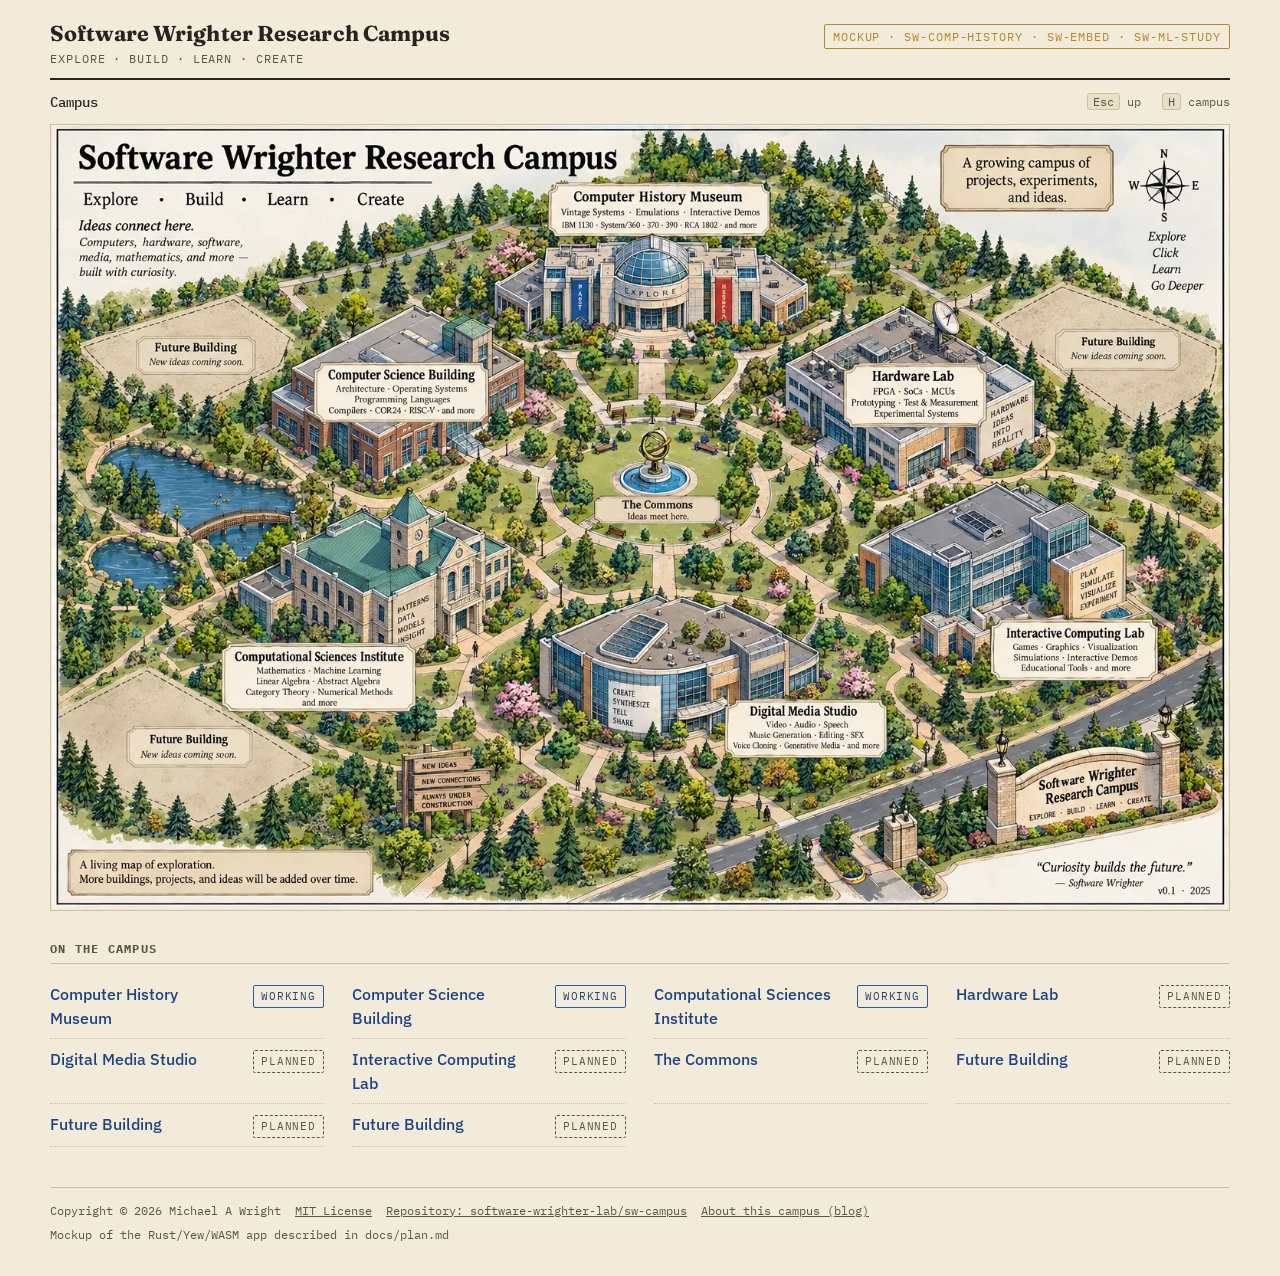
==== pages/index.html @ d3b3ba81 "Gate the docent behind ?docent=1 until the trained model lands Without the flag the public site show" ====
<!DOCTYPE html>
<html lang="en">
<head>
  <meta charset="UTF-8">
  <meta name="viewport" content="width=device-width, initial-scale=1.0">
  <title>Software Wrighter Research Campus</title>
  <link rel="stylesheet" href="https://fonts.googleapis.com/css2?family=Fraunces:opsz,wght@9..144,500;9..144,700&family=IBM+Plex+Sans:wght@400;500;600&family=IBM+Plex+Mono:wght@400;500&display=swap">
  <link rel="stylesheet" href="css/campus.css">
</head>
<body>
<div class="wrap">
  <header>
    <a class="brand" href="#/">Software Wrighter Research Campus<small>Explore · Build · Learn · Create</small></a>
<span class="head-right"><button type="button" class="docent-btn" id="head-docent">Docent</button><span class="mock">Mockup · sw-comp-history · sw-embed · sw-ml-study</span></span>
  </header>
  <nav class="crumbs" id="crumbs" aria-label="Where you are"></nav>
  <main id="main"></main>
  <aside id="docent" class="drawer" hidden aria-label="Campus docent">
    <div class="drawer-head">
      <div>
        <div class="kind">Self-guided tour</div>
        <h2>Campus Docent</h2>
      </div>
      <button type="button" class="icon" id="docent-close" aria-label="Close the docent">×</button>
    </div>
    <div class="edition" id="docent-edition">Mockup docent · keyword matcher · stories from snapshot A · no model yet</div>
    <ol class="transcript" id="transcript"></ol>
    <div class="chips" id="chips">
      <button type="button" data-q="where am i">Where am I</button>
      <button type="button" data-q="what is here">What's here</button>
      <button type="button" data-q="recommend something">Recommend</button>
      <button type="button" data-q="tell me a story">Tell me a story</button>
      <button type="button" data-q="what is finished and what is in progress">What works?</button>
    </div>
    <form id="ask" class="ask">
      <label for="q" class="sr">Ask the docent</label>
      <input id="q" type="text" autocomplete="off" placeholder="Where can I see an early microprocessor?">
      <button type="submit">Ask</button>
    </form>
    <div class="drawer-foot">
      <button type="button" class="link" id="docent-clear">Clear my tour</button>
      <a href="https://blog.softwarewrighter.com/2026/09/13/saw-building-a-tiny-mixture-of-experts/" target="_blank" rel="noopener">About the docent</a>
      <a href="https://github.com/sw-ml-study/moe-microscope" target="_blank" rel="noopener">How it is trained</a>
      <a href="https://blog.softwarewrighter.com/2026/09/12/software-wrighter-research-campus/" target="_blank" rel="noopener">About the campus</a>
    </div>
  </aside>
  <footer>
    <span>Copyright &copy; 2026 Michael A Wright</span>
    <a href="https://github.com/software-wrighter-lab/sw-campus/blob/main/LICENSE">MIT License</a>
    <a href="https://github.com/software-wrighter-lab/sw-campus">Repository: software-wrighter-lab/sw-campus</a>
    <a href="https://blog.softwarewrighter.com/2026/09/12/software-wrighter-research-campus/" target="_blank" rel="noopener">About this campus (blog)</a>
    <span>Mockup of the Rust/Yew/WASM app described in docs/plan.md</span>
  </footer>
</div>

<script>
// ---------- Content: the semantic model (what exists) ----------
// Every place: kind, title, tagline, status ('open' | 'soon'), and optionally
// summary (real prose, shown as a draft), demos (live, runnable in a browser),
// repos ('org/name' + note), exhibits (planned sub-places), external (a
// single outbound link), scene (a painting with hotspots), children.
const GH = 'https://github.com/';
const CH = 'https://sw-comp-history.github.io/';
const EMB = 'https://sw-embed.github.io/';
const MLS = 'https://sw-ml-study.github.io/';

const PLACES = {
  campus: { kind: 'Campus', title: 'Software Wrighter Research Campus',
    tagline: 'A growing campus of projects, experiments, and ideas.',
    scene: 'campus', featured: 'ibm-1130-emulator',
    children: ['computer-history','computer-science','computational-sciences','hardware-lab','digital-media','interactive-computing','commons','future-nw','future-ne','future-sw'] },

  // ---- Computer History Museum (sw-comp-history) ----
  'computer-history': { kind: 'Building', title: 'Computer History Museum', status: 'open',
    tagline: 'Vintage systems · Emulations · Interactive demos',
    summary: 'People, ideas, machines. Historic computers rebuilt as emulators you can run in the browser, with the toolchains written to program them.',
    scene: 'lobby', featured: 'ibm-1130-emulator',
    children: ['ibm-1130','ibm-360','ibm-370','ibm-390','early-computers','personal-computing','processors','interfaces-media','minicomputers','game-machines','special-exhibits','library-archives','vacuum-tubes','transistors','punch-cards','core-memory','paper-tape','early-pcs'] },

  'ibm-1130': { kind: 'Wing', title: 'IBM 1130 Wing', status: 'open',
    tagline: 'The 1131 console, its peripherals, and the toolchain written to program it.',
    demos: [ { name: 'IBM 1130 System Emulator', repo: 'sw-comp-history/ibm-1130-rs', url: CH + 'ibm-1130-rs/', note: 'Yew/Rust/WASM emulation of the 1130 system' } ],
    repos: [
      ['sw-comp-history/sw-ibm-1130-peripherals', 'peripherals emulation and demos (1442, 1132, 2310 ...)'],
      ['sw-comp-history/sw-ibm1130-forth', 'FORTH for the IBM 1130'],
      ['sw-comp-history/sw-ibm1130-isa', 'ISA: opcodes, encoding, addressing modes'],
      ['sw-comp-history/sw-ibm1130-asm', 'assembler'], ['sw-comp-history/sw-ibm1130-codegen', 'code generator'],
      ['sw-comp-history/sw-ibm1130-target', 'toolchain target'], ['sw-comp-history/sw-ibm1130-emulator', 'emulator core'],
    ],
    children: ['ibm-1130-emulator'],
    exhibits: [['029','IBM 029 Card Punch'],['1442','IBM 1442 Card Read Punch'],['1132','IBM 1132 Printer'],['2310','IBM 2310 Disk Drive']] },
  'ibm-1130-emulator': { kind: 'Exhibit', title: 'IBM 1130 System Emulator', status: 'open',
    tagline: 'Yew/Rust/WASM emulation of the 1130 system.',
    summary: 'The 1131 console with its lights and switches, the 2310 disk, the 1442 card read punch and the 1403 printer, simulated with the timing of the real hardware. Run it in the browser; nothing to install.',
    demos: [ { name: 'IBM 1130 System Emulator', repo: 'sw-comp-history/ibm-1130-rs', url: CH + 'ibm-1130-rs/', note: 'Yew/Rust/WASM emulation of the 1130 system' } ],
    repos: [['sw-comp-history/ibm-1130-rs', 'the emulator']] },
  'ibm-360': { kind: 'Wing', title: 'IBM System/360 Wing', status: 'open',
    tagline: 'The family that made "compatible" a word, and APL\\360 running on it.',
    demos: [ { name: 'APL Horse Race', repo: 'sw-comp-history/apl-horse-race', url: CH + 'apl-horse-race/', note: 'Throwback Thursday: a first program, in APL\\360' } ],
    repos: [['sw-comp-history/apl-horse-race', 'the APL\\360 horse race']] },
  'ibm-370': { kind: 'Wing', title: 'IBM System/370 Wing', status: 'soon', tagline: 'Virtual memory, VM/370, and the machines that ran the 1970s.' },
  'ibm-390': { kind: 'Wing', title: 'IBM System/390 Wing', status: 'open',
    tagline: 'ESA/390 assembler, and the batch pipelines of CMS and TSO.',
    demos: [
      { name: 'IBM ESA/390 Assembly Emulator', repo: 'sw-comp-history/ibm-390-rs', url: CH + 'ibm-390-rs/', note: 'OS/390 assembler emulator in Yew/Rust/WASM' },
      { name: 'Historical Batch Pipelines', repo: 'sw-comp-history/pipelines-rs', url: CH + 'pipelines-rs/', note: 'IBM CMS/TSO Pipelines, demonstrated in Rust' },
    ],
    repos: [['sw-comp-history/ibm-390-rs','ESA/390 emulator'],['sw-comp-history/pipelines-rs','CMS/TSO Pipelines']] },
  processors: { kind: 'Wing', title: 'Processors & Architectures', status: 'open',
    tagline: 'Instruction sets as artifacts. First installation: the RCA CDP1802 (COSMAC).',
    demos: [
      { name: 'RCA COSMAC 1802 Assembly Emulator', repo: 'sw-comp-history/rca-1802-rs', url: CH + 'rca-1802-rs/', note: 'COSMAC ELF simulator in Yew/Rust/WASM' },
      { name: 'CDP1802 I/O Live Demo', repo: 'sw-comp-history/sw-cdp1802-io', url: CH + 'sw-cdp1802-io/', note: 'input/output on the 1802' },
    ],
    repos: [['sw-comp-history/sw-cdp1802-isa','ISA'],['sw-comp-history/sw-cdp1802-asm','assembler'],['sw-comp-history/sw-cdp1802-codegen','code generator'],['sw-comp-history/sw-cdp1802-target','toolchain target'],['sw-comp-history/sw-cdp1802-emulator','emulator core']],
    children: ['rca-1802'] },
  'rca-1802': { kind: 'Exhibit', title: 'RCA COSMAC 1802', status: 'open',
    tagline: 'COSMAC ELF simulator and input/output on the 1802, in Yew/Rust/WASM.',
    summary: 'An 8-bit CMOS microprocessor from 1976 with sixteen 16-bit registers and a hobbyist following, from the COSMAC ELF kit to spacecraft. Two demos: the assembly emulator and the I/O demo.',
    demos: [
      { name: 'RCA COSMAC 1802 Assembly Emulator', repo: 'sw-comp-history/rca-1802-rs', url: CH + 'rca-1802-rs/', note: 'COSMAC ELF simulator' },
      { name: 'CDP1802 I/O Live Demo', repo: 'sw-comp-history/sw-cdp1802-io', url: CH + 'sw-cdp1802-io/', note: 'input and output on the 1802' },
    ],
    repos: [['sw-comp-history/rca-1802-rs','the emulator'],['sw-comp-history/sw-cdp1802-io','the I/O demo']] },
  'early-computers':   { kind: 'Wing', title: 'Early Computers & Pioneers', status: 'soon', tagline: 'Before the mainframe.' },
  'personal-computing':{ kind: 'Wing', title: 'Personal Computing', status: 'soon', tagline: 'The machine on the desk.' },
  'interfaces-media':  { kind: 'Wing', title: 'Interfaces & Media', status: 'soon', tagline: 'Cards, tape, terminals, screens.' },
  minicomputers:       { kind: 'Wing', title: 'Minicomputers & Workstations', status: 'soon', tagline: 'Smaller than a room, bigger than a desk.' },
  'game-machines':     { kind: 'Wing', title: 'Game Machines', status: 'soon', tagline: 'Consoles, arcades, and the hardware that played.' },
  'special-exhibits':  { kind: 'Wing', title: 'Special Exhibits', status: 'soon', tagline: 'Rotating installations.' },
  'library-archives':  { kind: 'Wing', title: 'Library & Archives', status: 'soon', tagline: 'Manuals, listings, and the paper trail.' },
  'vacuum-tubes': { kind: 'Lobby exhibit', title: 'Vacuum Tubes', status: 'soon', tagline: '1930s to 1950s.' },
  transistors:    { kind: 'Lobby exhibit', title: 'Transistors & Early ICs', status: 'soon', tagline: '1950s to 1970s.' },
  'punch-cards':  { kind: 'Lobby exhibit', title: 'Punch Cards', status: 'soon', tagline: '1890s to 1970s.' },
  'core-memory':  { kind: 'Lobby exhibit', title: 'Core Memory', status: 'soon', tagline: '1950s to 1970s.' },
  'paper-tape':   { kind: 'Lobby exhibit', title: 'Paper Tape', status: 'soon', tagline: '1950s to 1980s.' },
  'early-pcs':    { kind: 'Lobby exhibit', title: 'Early Personal Computers', status: 'soon', tagline: '1970s to 1980s.' },

  // ---- Computer Science Building (sw-embed) ----
  'computer-science': { kind: 'Building', title: 'Computer Science Building', status: 'open',
    tagline: 'Embedded Systems · Architectures · Languages · Emulators · Demos · Tools',
    summary: 'From curiosity to code. The sw-embed family: a 24-bit soft CPU, the languages bootstrapped onto it, a microkernel, and a browser IDE for every one of them.',
    scene: 'cs-lobby', featured: 'apl',
    children: ['cpu-architectures','language-experiments','operating-systems','emulators-simulators','hardware-interfaces','development-tools','demos-experiments','all-sw-embed','cpus-through-ages','interfaces-peripherals','information-desk','featured-projects'] },

  'cpu-architectures': { kind: 'Wing', title: 'CPU Architectures', status: 'open',
    tagline: 'COR24 · CPU design · Emulation demos',
    summary: 'COR24 is MakerLisp\'s 24-bit RISC soft CPU for small FPGAs: 8 registers, 34 instructions, a 16 MB address space, 101 MHz on a Lattice MachXO2. Software Wrighter\'s independent toolchain for it, and a RISC-V RV32I teaching emulator, live here. Every other wing in this building builds on these two instruction sets.',
    demos: [
      { name: 'COR24 Tools & Demos hub', repo: 'sw-embed/web-sw-cor24-demos', url: EMB + 'web-sw-cor24-demos/', note: 'ISA reference, hardware notes, and the directory of every live demo' },
      { name: 'COR24 Emulator', repo: 'sw-embed/cor24-rs', url: EMB + 'cor24-rs/', note: 'Yew/Rust/WASM' },
      { name: 'RISC-V RV32I Assembly Emulator', repo: 'sw-embed/risc-v-rs', url: EMB + 'risc-v-rs/', note: 'interactive teaching emulator' },
    ],
    repos: [['sw-embed/sw-cor24-isa','ISA definitions: opcodes, encoding, registers'],['sw-embed/sw-cor24-emulator','emulator core (trimmed from cor24-rs)'],['sw-embed/sw-cor24-project','ecosystem hub and map'],['hardwarewrighter/hw-cor24-tang-nano','the soft CPU on a Tang Nano FPGA']],
    exhibits: [['cor24','COR24 24-bit RISC'],['risc-v','RISC-V RV32I']] },

  'language-experiments': { kind: 'Wing', title: 'Language Experiments', status: 'open',
    tagline: 'Tiny C · Forth · APL · Lisp · and more',
    summary: 'Language bootstrapping as a sport. Twelve languages brought up on a 24-bit CPU with 1 MB of SRAM, each with a browser IDE or debugger so you can run them without the hardware. Several are implemented in each other: Smalltalk in Tiny BASIC, BASIC in Pascal on a p-code VM, SNOBOL4 in PL/SW, OCaml in Pascal.',
    demos: [
      { name: 'Tiny C Web IDE', repo: 'sw-embed/web-sw-cor24-x-tinyc', url: EMB + 'web-sw-cor24-x-tinyc/', note: 'compile, assemble, run' },
      { name: 'Pascal', repo: 'sw-embed/web-sw-cor24-pascal', url: EMB + 'web-sw-cor24-pascal/', note: 'Turbo-Pascal-inspired compiler and runtime' },
      { name: 'Forth debugger', repo: 'sw-embed/web-sw-cor24-forth', url: EMB + 'web-sw-cor24-forth/', note: 'direct-threaded Forth' },
      { name: 'Tiny Macro Lisp REPL', repo: 'sw-embed/web-sw-cor24-macrolisp', url: EMB + 'web-sw-cor24-macrolisp/', note: 'Lisp-1 with closures, GC, TCO' },
      { name: 'APL', repo: 'sw-embed/web-sw-cor24-apl', url: EMB + 'web-sw-cor24-apl/', note: 'an APL interpreter on COR24' },
      { name: 'Time-Sharing BASIC', repo: 'sw-embed/web-sw-cor24-basic', url: EMB + 'web-sw-cor24-basic/', note: '1970s terminal BASIC, written in Pascal on p-code' },
      { name: 'SNOBOL4', repo: 'sw-embed/web-sw-cor24-snobol4', url: EMB + 'web-sw-cor24-snobol4/', note: 'string processing, implemented in PL/SW' },
      { name: 'PL/SW', repo: 'sw-embed/web-sw-cor24-plsw', url: EMB + 'web-sw-cor24-plsw/', note: 'a PL/I-inspired systems language' },
      { name: 'OCaml', repo: 'sw-embed/web-sw-cor24-ocaml', url: EMB + 'web-sw-cor24-ocaml/', note: 'implemented in COR24 Pascal' },
      { name: 'Fortran', repo: 'sw-embed/web-sw-cor24-fortran', url: EMB + 'web-sw-cor24-fortran/', note: 'research-phase compiler' },
      { name: 'Smalltalk', repo: 'sw-embed/web-sw-cor24-smalltalk', url: EMB + 'web-sw-cor24-smalltalk/', note: 'a demo Smalltalk in Tiny BASIC' },
      { name: 'p-code VM debugger', repo: 'sw-embed/web-sw-cor24-pcode', url: EMB + 'web-sw-cor24-pcode/', note: 'the substrate under Pascal and BASIC' },
    ],
    children: ['apl'],
    repos: [['sw-embed/sw-cor24-macrolisp','Tiny Macro Lisp'],['sw-embed/sw-cor24-forth','Forth kernel'],['sw-embed/sw-cor24-pascal','Pascal'],['sw-embed/sw-cor24-basic','BASIC'],['sw-embed/sw-cor24-snobol4','SNOBOL4'],['sw-embed/sw-cor24-plsw','PL/SW'],['sw-embed/sw-cor24-ocaml','OCaml'],['sw-embed/sw-cor24-fortran','Fortran'],['sw-embed/sw-cor24-smalltalk','Smalltalk'],['sw-embed/sw-cor24-apl','APL'],['sw-embed/sw-cor24-prolog','Prolog (WAM-like VM)'],['sw-embed/sw-cor24-rpg-ii','RPG-II'],['sw-embed/sw-cor24-hlasm','HLASM'],['sw-embed/sw-cor24-rust','Rust-to-COR24 via MSP430 IR'],['sw-embed/sw-cor24-script','sws shell / scripting']] },

  apl: { kind: 'Exhibit', title: 'APL', status: 'open',
    tagline: 'An APL interpreter on COR24, in the browser.',
    summary: 'Iverson notation on a 24-bit soft CPU: one glyph per idea, arrays as the unit of thought, and an interactive session where the whole program fits on one line.',
    demos: [ { name: 'APL on COR24', repo: 'sw-embed/web-sw-cor24-apl', url: EMB + 'web-sw-cor24-apl/', note: 'browser APL session' } ],
    repos: [['sw-embed/sw-cor24-apl','the interpreter'],['sw-embed/web-sw-cor24-apl','the web UI']] },
  'operating-systems': { kind: 'Wing', title: 'Operating Systems', status: 'open',
    tagline: 'sw-tos · MesaOS · MLOS (sw-os-ml) · OS experiments',
    summary: 'SWTOS is a clean-room microkernel inspired by MINIX IPC, built natively for small CPUs and FPGA soft cores, with a TUI you can drive in the browser. MLOS is a different bet: a new kernel, written from scratch in Rust, that virtualises resident model state the way Unix virtualises pages. It is an operating system first and belongs here; the Machine Learning wing points back at it.',
    demos: [
      { name: 'SWTOS stable demo', repo: 'sw-embed/swtos-live', url: 'https://swtos.softwarewrighter.com/', note: 'swtos.softwarewrighter.com' },
      { name: 'SWTOS TUI in the browser', repo: 'sw-embed/web-sw-tos', url: EMB + 'web-sw-tos/', note: 'latest build' },
    ],
    repos: [['sw-embed/sw-tos','Software Wrighter Tiny O/S for COR24'],['sw-ml-study/sw-os-ml','MLOS: an OS for machine-learning state (pre-implementation; cross-listed from the Institute)'],['softwarewrighter/MesaOS','reference fork of an external 64-bit Rust OS, not Software Wrighter work']] },

  'emulators-simulators': { kind: 'Wing', title: 'Emulators & Simulators', status: 'open',
    tagline: 'Interactive demos · Web-based simulators',
    summary: 'The same machines seen through the browser: every simulator in the building that runs as Rust compiled to WebAssembly. The CPU Architectures wing owns the instruction sets; this wing is the collection of things you can click Run on.',
    demos: [
      { name: 'COR24 Emulator', repo: 'sw-embed/cor24-rs', url: EMB + 'cor24-rs/', note: 'the original Yew emulator' },
      { name: 'RISC-V RV32I Assembly Emulator', repo: 'sw-embed/risc-v-rs', url: EMB + 'risc-v-rs/', note: 'learn RV32I by running it' },
      { name: 'COR24 cross-assembler Web UI', repo: 'sw-embed/web-sw-cor24-x-assembler', url: EMB + 'web-sw-cor24-x-assembler/', note: 'assemble and step' },
      { name: 'p-code VM debugger', repo: 'sw-embed/web-sw-cor24-pcode', url: EMB + 'web-sw-cor24-pcode/', note: 'watch the VM run' },
      { name: 'Forth debugger', repo: 'sw-embed/web-sw-cor24-forth', url: EMB + 'web-sw-cor24-forth/', note: 'step the inner interpreter' },
    ],
    repos: [['sw-embed/web-sw-cor24-assembler','browser assembly IDE and emulator'],['sw-embed/sw-cor24-debugger','debugger for emulator and hardware']] },

  'hardware-interfaces': { kind: 'Wing', title: 'Hardware Interfaces', status: 'soon',
    tagline: 'UART · I2C · SPI · JTAG · FPGA · MCU demos',
    summary: 'No live demos yet. The public repos closest to this wing are a BMP280 pressure-sensor driver and the ESP32-S3 and bench-instrument work under hardwarewrighter. The Hardware Lab building across the quad is the canonical home for the FPGA and MCU work; this wing will show the software side of the same interfaces.',
    repos: [['sw-embed/bmp280','embedded-hal driver for the BMP280 pressure sensor'],['hardwarewrighter/lb-esp32-s3-n16r8','ESP32-S3 work repo'],['hardwarewrighter/scpi-scripts','programmable scope, DMM, PSU, function generator']] },

  'development-tools': { kind: 'Wing', title: 'Development Tools', status: 'open',
    tagline: 'Toolchains · Build environments · Utilities',
    summary: 'Cross tools run on the host in Rust: assembler, Tiny C compiler, p-code assembler, linker, and ahead-of-time compiler. Native tools run on the COR24 itself in C: an assembler, a resident monitor, a shell, and a line editor. The browser IDEs wrap the cross tools.',
    demos: [
      { name: 'COR24 cross-assembler', repo: 'sw-embed/web-sw-cor24-x-assembler', url: EMB + 'web-sw-cor24-x-assembler/', note: 'assembly source to machine code, live' },
      { name: 'Tiny C cross-compiler IDE', repo: 'sw-embed/web-sw-cor24-x-tinyc', url: EMB + 'web-sw-cor24-x-tinyc/', note: 'compile, assemble, run' },
      { name: 'p-code toolchain debugger', repo: 'sw-embed/web-sw-cor24-pcode', url: EMB + 'web-sw-cor24-pcode/', note: 'VM, assembler, linker' },
    ],
    repos: [['sw-embed/sw-cor24-x-assembler','cross-assembler library and CLI'],['sw-embed/sw-cor24-x-tinyc','Tiny C cross-compiler'],['sw-embed/sw-cor24-pcode','p-code VM, assembler, linker'],['sw-embed/sw-cor24-x-pc-aotc','p-code ahead-of-time compiler'],['sw-embed/sw-cor24-assembler','native assembler in C, runs on COR24'],['sw-embed/sw-cor24-tinyc','native C compiler (future)'],['sw-embed/sw-cor24-monitor','resident monitor'],['sw-embed/sw-cor24-script','sws interactive shell'],['sw-embed/sw-cor24-yocto-ed','modal line editor over UART'],['sw-cli-tools/sw-launcher','CLI for launching sw-embed apps on emulators']] },

  'demos-experiments': { kind: 'Wing', title: 'Demos & Experiments', status: 'open',
    tagline: 'Hands-on examples · Educational projects',
    summary: 'The front door of the sw-embed ecosystem: a categorised grid of every live demo, the ISA reference, and the hardware notes, itself built in Yew.',
    demos: [ { name: 'COR24 Tools & Demos', repo: 'sw-embed/web-sw-cor24-demos', url: EMB + 'web-sw-cor24-demos/', note: '7 categories, 13 demos' } ],
    repos: [['sw-embed/web-sw-cor24-demos','the landing page']] },

  'all-sw-embed': { kind: 'Directory', title: 'All sw-embed Repositories', status: 'open',
    tagline: 'Browse on GitHub', external: { label: 'Browse sw-embed on GitHub', url: GH + 'sw-embed' },
    summary: 'Every repository in the organisation, including the ones not yet installed as exhibits.' },

  'cpus-through-ages':      { kind: 'Lobby exhibit', title: 'CPUs Through the Ages', status: 'soon', tagline: 'Z80 · 6502 · RISC-V · COR24. Two of these have emulators here; the other two are aspirations.' },
  'interfaces-peripherals': { kind: 'Lobby exhibit', title: 'Interfaces and Peripherals', status: 'soon', tagline: 'UART · I2C · SPI · JTAG' },
  'information-desk':       { kind: 'Lobby exhibit', title: 'Information', status: 'soon', tagline: 'sw-embed · Demos · Documentation · Get Started' },
  'featured-projects':      { kind: 'Lobby exhibit', title: 'Featured sw-embed Projects', status: 'soon', tagline: 'sw-cor24 · sw-tos · Tiny C · Language Demos · Hardware Interface Demos · Emulator Collection' },

  // ---- Computational Sciences Institute (sw-ml-study) ----
  'computational-sciences': { kind: 'Building', title: 'Computational Sciences Institute', status: 'open',
    tagline: 'Mathematics · Machine Learning · Artificial Intelligence',
    summary: 'Ideas become understanding. The sw-ml-study family: an array language built for machine learning, and the mathematics, algorithms, and ML experiments written in it.',
    // featured switches to 'moe-microscope' when its docent page is published (moe-microscope saga 4, step 5).
    scene: 'csi-lobby', featured: 'machine-learning',
    children: ['sw-mlpl','mathematics-foundation','category-theory','machine-learning','algorithms-data-structures','functional-pipelines','extensions-integrations','all-sw-ml-study','abstraction-to-intelligence','curiosity-fountain','visualizing-understanding','ideas-lab'] },

  'sw-mlpl': { kind: 'Wing', title: 'sw-MLPL', status: 'open',
    tagline: 'The array-oriented language for ML and beyond. Language · REPL · Libraries · Demos',
    summary: 'sw-MLPL is a Rust-first array and tensor programming language for machine learning, visualisation, and experimentation, inspired by APL, APL2, J, and BQN. The playground runs the whole interpreter in the browser: pick a demo, edit it, run it. Every other wing in this building is written in it.',
    demos: [
      { name: 'sw-MLPL Playground (stable)', repo: 'sw-ml-study/mlpl-live', url: 'https://mlpl.softwarewrighter.com/', note: 'the recommended public build' },
      { name: 'sw-MLPL Playground (latest)', repo: 'sw-ml-study/sw-mlpl', url: MLS + 'sw-mlpl/', note: 'built from main' },
    ],
    repos: [['sw-ml-study/sw-mlpl','the language, playground, and native tools'],['sw-ml-study/mlpl-live','the stable release build'],['sw-ml-study/demo-mlpl-libraries','reusable libraries written in MLPL']],
    exhibits: [['playground','The Playground'],['reference','Language reference and glossary'],['libraries','MLPL libraries']] },

  'mathematics-foundation': { kind: 'Wing', title: 'Mathematics Foundation', status: 'open',
    tagline: 'Core math for ML and computation. Linear Algebra · Abstract Algebra · Calculus · Discrete Math',
    summary: 'The premise of the algebra course is small and does a lot of work: a finite binary operation on n elements is an n x n array, so every law is an array predicate and every counterexample is an index you can see. Linear algebra climbs from dot products to least squares, PCA, LoRA, and attention. Calculus and discrete mathematics have no lessons yet.',
    demos: [
      { name: 'Abstract Algebra, Visually', repo: 'sw-ml-study/demo-abstract-algebra', url: MLS + 'demo-abstract-algebra/', note: 'magmas to groups, as pictures' },
      { name: 'The algebra course', repo: 'sw-ml-study/demo-abstract-algebra', url: MLS + 'demo-abstract-algebra/learn/', note: 'eleven guided steps; the interpreter grades you in the page' },
      { name: 'The Cayley table Lab', repo: 'sw-ml-study/demo-abstract-algebra', url: MLS + 'demo-abstract-algebra/lab/', note: 'edit a table, watch the classifier re-decide' },
    ],
    repos: [['sw-ml-study/demo-linear-algebra','feature vectors to attention, visually'],['sw-ml-study/demo-abstract-algebra','13 lessons, 0 explicit loops']],
    exhibits: [['linear-algebra','Linear Algebra'],['abstract-algebra','Abstract Algebra'],['calculus','Calculus'],['discrete-math','Discrete Mathematics']] },

  'category-theory': { kind: 'Wing', title: 'Category Theory', status: 'open',
    tagline: 'Composable thinking for complex systems. Concepts · Visualizations · Examples',
    summary: 'Executable lessons where category-theory laws become diagrams you can inspect: values move along arrows, both sides of an equation run over the same finite inputs, and a failed law shows a concrete counterexample. Functions, identity, composition, then products, coproducts, functors, natural transformations, optics, and one concrete adjunction. No browser build yet; the lessons run in the interpreter.',
    repos: [['sw-ml-study/demo-category-theory','the lessons']] },

  'machine-learning': { kind: 'Wing', title: 'Machine Learning', status: 'open',
    tagline: 'Data · Models · Training · Evaluation. Datasets · Tools · Experiments',
    summary: 'Artifact utilities inspect, validate, convert, and quantise Safetensors and GGUF checkpoints in MLPL. Two microscopes expose the intermediate values of a training run and of a tiny mixture-of-experts as recorded timelines. The Serial Parameter Machine asks whether inference needs random-access memory at all, and answers with an FPGA emulator you can drive. A Rust neural-net lab bench trains logic gates in the browser. Nine forked reference repos (ATTN/11, bertviz, PredictiveCoding, JEPA, ViT, and others) sit on the reading shelf and are not Software Wrighter work.',
    demos: [
      { name: 'Serial-MoE FPGA Visual Emulator', repo: 'sw-ml-study/emufpga', url: MLS + 'emufpga/', note: 'streaming low-bit weights from sequential storage' },
      { name: 'Neural Network Lab Bench', repo: 'sw-ml-study/neural-net-rs', url: MLS + 'neural-net-rs/', note: 'train AND, OR, XOR, QUADRANT in the browser' },
    ],
    repos: [['sw-ml-study/demo-ml-utils','inspect, validate, visualise, convert, quantise checkpoints'],['sw-ml-study/demo-ml-microscope','intermediate values as a recorded timeline'],['sw-ml-study/moe-microscope','an introspectable tiny MoE from scratch'],['sw-ml-study/emufpga','Serial Parameter Machine research vehicle'],['sw-ml-study/neural-net-rs','CLI, REST, and WASM neural-net platform'],['sw-ml-study/ml-viz','Blender + three.js scenes from ML scene specs'],['sw-ml-study/cat-finder','find the cats in a photo library with local YOLO'],['sw-ml-study/sw-os-ml','MLOS, the OS for model state (canonical home: Operating Systems, Computer Science Building)']],
    children: ['moe-microscope'],
    exhibits: [['artifact-utils','Checkpoint utilities: inference and quantisation'],['ml-microscope','The ML Microscope'],['serial-moe','Serial Parameter Machine'],['lab-bench','Neural Network Lab Bench'],['ml-viz','ML visualisation scenes'],['cat-finder','Cat Finder']] },

  'moe-microscope': { kind: 'Exhibit', title: 'The MoE Microscope', status: 'open',
    tagline: 'A tiny mixture-of-experts built from scratch in sw-MLPL, with every routing decision on view. It is also where the campus docent is trained.',
    summary: 'MicroMoE is a few thousand parameters: tokens, a router, a handful of experts, an expert cache. Every lesson records its intermediate values and hands them to a generic Rust/Yew microscope host, so you can watch experts specialise, compare dense against routed variants, and read the memory, speed and quality of each. The second training area is the campus docent: a model that learns this campus\'s catalog and answers the easel questions you are reading now.',
    repos: [['sw-ml-study/moe-microscope','the lessons, the recordings, and the docent training recipe'],['sw-ml-study/demo-extensions','the generic Rust/Yew microscope host']] },
  'algorithms-data-structures': { kind: 'Wing', title: 'Algorithms & Data Structures', status: 'open',
    tagline: 'Classic and modern algorithms. Implementations · Visualizations · Practice',
    summary: 'Can an array language designed for ML explain dynamically sized structures and ordinary programming with few loops, preferably none? Searching, sorting, graphs, dynamic programming, and matrices in one repo; representations, invariants, and honest costs in another; and a third on one question: how does a system find the small part of memory that matters, from hash probes toward retrieval and sparse attention. Interpreter lessons; no browser build yet.',
    repos: [['sw-ml-study/demo-algorithms','searching, sorting, graphs, DP, serialization'],['sw-ml-study/demo-data-structures','representations, operations, invariants, costs'],['sw-ml-study/demo-memory','hash tables, caches, filters, retrieval']] },

  'functional-pipelines': { kind: 'Wing', title: 'Functional Pipelines & Combinators', status: 'open',
    tagline: 'Data pipelines, transformations, and more. Combinators · Extensions · Examples',
    summary: 'Ramda-inspired pipelines using array operations and compiler-visible functions; bird-named combinators from To Mock a Mockingbird proving the language is higher-order; and functional readings of the Gang of Four patterns as pure values, composition, and effects-as-data. Interpreter lessons; no browser build yet.',
    repos: [['sw-ml-study/demo-functional-pipelines','readable functional pipelines'],['sw-ml-study/demo-combinators','the combinator aviary'],['sw-ml-study/demo-design-patterns','GoF patterns, functionally']] },

  'extensions-integrations': { kind: 'Wing', title: 'Extensions & Integrations', status: 'open',
    tagline: 'Extend MLPL with native capabilities. Rust Extensions · 3D Visualization · File I/O · More',
    summary: 'Independently built Rust libraries add native capability without growing the runtime: a wireframe cube, a native 3D tensor city, an audio spectrum, SQLite, HTTP, and the Rust/Yew ML microscope viewer. File processing asks whether an APL-descended language can handle real byte formats and compile to a standalone executable: hexdump to WAV to MP3 and Ogg. Native builds; no browser demo published yet.',
    repos: [['sw-ml-study/demo-extensions','dynamically loaded Rust extensions and native apps'],['sw-ml-study/demo-file-processing','hexdump, WAV, MP3/ID3, Ogg, streaming'],['sw-ml-study/demo-mlpl-libraries','shareable MLPL modules']] },

  'all-sw-ml-study': { kind: 'Directory', title: 'All sw-ml-study Repositories', status: 'open',
    tagline: 'Browse on GitHub', external: { label: 'Browse sw-ml-study on GitHub', url: GH + 'sw-ml-study' },
    summary: 'Every repository in the organisation, including the reading-shelf forks that are not exhibits.' },

  'abstraction-to-intelligence': { kind: 'Lobby exhibit', title: 'From Abstraction to Intelligence', status: 'soon', tagline: 'Numbers · Structures · Models · Real-World Impact' },
  'curiosity-fountain':          { kind: 'Landmark', title: 'Curiosity Drives Progress', status: 'soon', tagline: 'The armillary fountain in the rotunda.' },
  'visualizing-understanding':   { kind: 'Lobby exhibit', title: 'Visualizing Understanding', status: 'soon', tagline: 'Data · Models · Algorithms · Insight' },
  'ideas-lab':                   { kind: 'Lobby exhibit', title: 'Ideas Lab', status: 'soon', tagline: 'Where the microscopes will be projected.' },

  // ---- Other campus places ----
  'hardware-lab':          { kind: 'Building', title: 'Hardware Lab', status: 'soon', tagline: 'FPGA · SoCs · MCUs · Prototyping · Test & Measurement · Experimental Systems' },
  'digital-media':         { kind: 'Building', title: 'Digital Media Studio', status: 'soon', tagline: 'Video · Audio · Speech · Music Generation · Editing · SFX · Voice Cloning · Generative Media' },
  'interactive-computing': { kind: 'Building', title: 'Interactive Computing Lab', status: 'soon', tagline: 'Games · Graphics · Visualization · Simulations · Interactive Demos · Educational Tools' },
  commons:     { kind: 'Landmark', title: 'The Commons', status: 'soon', tagline: 'Ideas meet here.' },
  'future-nw': { kind: 'Site', title: 'Future Building', status: 'soon', tagline: 'New ideas coming soon.' },
  'future-ne': { kind: 'Site', title: 'Future Building', status: 'soon', tagline: 'New ideas coming soon.' },
  'future-sw': { kind: 'Site', title: 'Future Building', status: 'soon', tagline: 'New ideas coming soon.' },
};

// ---------- Scenes: where things are drawn (1536 x 1024 image space) ----------
const SCENES = {
  campus: { image: 'images/campus.webp', alt: 'Painted map of the Software Wrighter Research Campus', hotspots: [
    ['computer-history', 575,130,385,210], ['computer-science', 285,250,280,230], ['hardware-lab', 950,250,350,220],
    ['computational-sciences', 230,480,390,260], ['digital-media', 620,600,290,230], ['interactive-computing', 1050,460,390,250],
    ['commons', 700,400,180,130], ['future-nw', 60,210,270,150], ['future-ne', 1290,230,230,140], ['future-sw', 20,760,310,150],
  ]},
  lobby: { image: 'images/lobby.webp', alt: 'Painted lobby of the Computer History Museum with its directory board', hotspots: [
    ['ibm-1130', 577,375,193,24], ['ibm-360', 577,404,193,24], ['ibm-370', 577,433,193,24], ['ibm-390', 577,462,193,24],
    ['early-computers', 577,492,193,24], ['personal-computing', 577,522,193,24],
    ['processors', 792,375,183,24], ['interfaces-media', 792,404,183,24], ['minicomputers', 792,433,183,24],
    ['game-machines', 792,462,183,24], ['special-exhibits', 792,492,183,24], ['library-archives', 792,522,183,24],
    ['vacuum-tubes', 30,700,205,200], ['transistors', 295,720,195,180], ['punch-cards', 300,610,160,110],
    ['core-memory', 460,640,140,150], ['paper-tape', 1000,640,160,150], ['early-pcs', 1170,690,200,160],
  ]},
  'cs-lobby': { image: 'images/cs-lobby.webp', alt: 'Painted lobby of the Computer Science Building with the sw-embed project directory', hotspots: [
    ['cpu-architectures', 524,213,438,40], ['language-experiments', 524,257,438,40], ['operating-systems', 524,301,438,40],
    ['emulators-simulators', 524,345,438,40], ['hardware-interfaces', 524,389,438,40], ['development-tools', 524,433,438,40],
    ['demos-experiments', 524,477,438,40], ['all-sw-embed', 524,521,438,36],
    ['cpus-through-ages', 0,640,410,190], ['interfaces-peripherals', 1150,640,386,200],
    ['information-desk', 500,620,580,110], ['featured-projects', 1355,405,181,195],
  ]},
  'csi-lobby': { image: 'images/csi-lobby.webp', alt: 'Painted lobby of the Computational Sciences Institute with the sw-ml-study project directory', hotspots: [
    ['sw-mlpl', 588,308,300,38], ['mathematics-foundation', 588,353,300,38], ['category-theory', 588,398,300,38],
    ['machine-learning', 588,443,300,38], ['algorithms-data-structures', 588,488,300,38], ['functional-pipelines', 588,533,300,38],
    ['extensions-integrations', 588,578,300,38], ['all-sw-ml-study', 588,623,300,34],
    ['abstraction-to-intelligence', 0,700,370,160], ['curiosity-fountain', 610,660,370,130],
    ['visualizing-understanding', 1180,700,356,170], ['ideas-lab', 1140,530,190,160],
  ]},
};
const W = 1536, H = 1024;

// ---------- Maturity: the docent's work-in-progress voice (pre-written, never generated) ----------
// finished: complete and stable. working: runs today, still being improved. early: source exists, no runnable demo.
// planned: on the map, nothing built. Derived unless a place says otherwise in PROGRESS.
const MATURITY = {
  finished: { label: 'Finished', text: 'is finished. It does what it set out to do and is kept stable.' },
  working:  { label: 'Working',  text: 'works today and is still being improved. Expect rough edges and new features between visits.' },
  early:    { label: 'Early',    text: 'is very early. The source exists but there is nothing to run in the browser yet.' },
  planned:  { label: 'Planned',  text: 'is planned. It is on the map so the campus shows where it is going, but nothing is built.' },
};
const PROGRESS = {
  campus: ['working', 'The campus itself is a static mockup: three lobbies have paintings and directories, the rest are placeholders. The Rust app that replaces it is planned in docs/plan.md.'],
  'computer-history': ['working', 'Four wings have live demos. The IBM 1130 wing is the vertical slice being built first; the 029, 1442, 1132 and 2310 exhibits are planned.'],
  'ibm-1130': ['working', 'The 1130 system emulator runs. The card punch, card reader, printer and disk exhibits are planned, and the 1442 will be the docent\'s first new-knowledge test.'],
  'ibm-1130-emulator': ['working', 'Runs in the browser with timing models for the disk, cards and printer. Under active development in sw-comp-history.'],
  'rca-1802': ['working', 'Two demos run: the assembly emulator and the I/O demo. The toolchain repos behind them are early.'],
  apl: ['working', 'The interpreter runs on COR24 in the browser. Coverage of the APL language is partial.'],
  'computer-science': ['working', 'Six of eight wings have live demos; Hardware Interfaces is early. The building lobby is painted; wing scenes are planned.'],
  'language-experiments': ['working', 'Twelve languages run in the browser. Prolog, RPG-II, HLASM, Rust-to-COR24 and the shell are early.'],
  'hardware-interfaces': ['early', 'A sensor driver and bench scripts exist; no interface demo runs yet.'],
  'computational-sciences': ['working', 'sw-MLPL and the abstract algebra course run in the browser. Four wings are interpreter lessons with no browser build yet.'],
  'mathematics-foundation': ['working', 'Abstract algebra stage one is complete with thirteen lessons; linear algebra is in progress; calculus and discrete mathematics are planned.'],
  'category-theory': ['early', 'The lessons run in the interpreter; there is no browser page yet.'],
  'machine-learning': ['working', 'The serial-MoE FPGA emulator and the neural-net lab bench run in the browser. The microscopes and the campus docent itself are in progress in moe-microscope.'],
  'moe-microscope': ['early', 'Six experiments have run natively with recorded results; the browser page, which will also host "train the docent", is the current saga\'s step 5. When it is published this exhibit becomes the Institute\'s featured exhibit.'],
  'algorithms-data-structures': ['early', 'Three lesson repos run in the interpreter; no browser build yet.'],
  'functional-pipelines': ['early', 'Three lesson repos run in the interpreter; no browser build yet.'],
  'extensions-integrations': ['early', 'Native builds only; no browser demo published yet.'],
};
function maturityOf(id) {
  const p = PLACES[id];
  if (PROGRESS[id]) return PROGRESS[id][0];
  if (p.status !== 'open') return 'planned';
  return (p.demos && p.demos.length) || p.scene || p.external ? 'working' : (p.repos && p.repos.length ? 'early' : 'planned');
}
function statusText(id) {
  const p = PLACES[id], m = maturityOf(id);
  const note = PROGRESS[id] ? ' ' + PROGRESS[id][1] : '';
  const kids = p.children || [];
  const counts = kids.reduce((c, k) => (c[maturityOf(k)] = (c[maturityOf(k)] || 0) + 1, c), {});
  const tally = kids.length ? ' Inside it: ' + ['finished', 'working', 'early', 'planned'].filter(k => counts[k]).map(k => counts[k] + ' ' + k).join(', ') + '.' : '';
  const named = kids.filter(k => maturityOf(k) === 'working').slice(0, 5).map(k => PLACES[k].title).join(', ');
  return `${p.title} ${MATURITY[m].text}${note}${tally}${named ? ' Working now: ' + named + '.' : ''}`;
}

// ---------- Hierarchy derived from children (a place never stores its parent) ----------
const PARENT = {};
for (const [id, p] of Object.entries(PLACES)) (p.children || []).forEach(c => { PARENT[c] = id; });
function chainOf(id) { const out = []; for (let cur = id; cur; cur = PARENT[cur]) out.unshift(cur); return out; }
function pathOf(id) { return id === 'campus' ? '#/' : '#/campus/' + chainOf(id).slice(1).join('/'); }
function parentOf(id) { return PARENT[id] || null; }

// ---------- Routing: #/campus/computer-science/cpu-architectures ----------
function current() {
  const segs = location.hash.replace(/^#\/?/, '').split('/').filter(Boolean);
  if (segs[0] === 'campus') segs.shift();
  const id = segs.length ? segs[segs.length - 1] : 'campus';
  const valid = PLACES[id] && chainOf(id).slice(1).join('/') === segs.join('/');
  return { id: valid ? id : null, chain: valid ? chainOf(id) : ['campus'] };
}

// ---------- Rendering ----------
const esc = s => String(s).replace(/[&<>"]/g, c => ({'&':'&amp;','<':'&lt;','>':'&gt;','"':'&quot;'}[c]));

function renderCrumbs(chain) {
  const parts = [];
  chain.forEach((id, i) => {
    const label = id === 'campus' ? 'Campus' : PLACES[id].title;
    if (i < chain.length - 1) parts.push(`<a href="${pathOf(id)}">${esc(label)}</a><span class="sep">›</span>`);
    else parts.push(`<span class="here">${esc(label)}</span>`);
  });
  parts.push(`<span class="keys"><kbd>Esc</kbd> up &nbsp; <kbd>H</kbd> campus</span>`);
  document.getElementById('crumbs').innerHTML = parts.join('');
}

function chip(p) {
  const id = Object.keys(PLACES).find(k => PLACES[k] === p);
  const m = maturityOf(id);
  return `<span class="chip m-${m}">${MATURITY[m].label}</span>`;
}

function renderScene(id, place) {
  const sc = SCENES[place.scene];
  const hots = sc.hotspots.map(([hid, x, y, w, h]) => {
    const p = PLACES[hid];
    const pts = `${x},${y} ${x+w},${y} ${x+w},${y+h} ${x},${y+h}`;
    return `<a class="hot ${p.status === 'open' ? '' : 'soon'}" href="${pathOf(hid)}" role="link" aria-label="${esc(p.title)}"
      data-id="${hid}" data-cx="${x + w/2}" data-by="${y + h}"><polygon points="${pts}"></polygon></a>`;
  }).join('');
  const dir = place.children.map(cid => `<li><a href="${pathOf(cid)}">${esc(PLACES[cid].title)}</a>${chip(PLACES[cid])}</li>`).join('');
  return `
    <div class="scene" id="scene">
      <svg viewBox="0 0 ${W} ${H}" preserveAspectRatio="xMidYMid meet" role="img" aria-label="${esc(sc.alt)}">
        <image href="${sc.image}" width="${W}" height="${H}"></image>
        ${hots}
      </svg>
      <div class="caption" id="caption" hidden></div>
      ${place.kind === 'Building' ? easelHtml(id, place) : ''}
    </div>
    <section class="dir" aria-label="Directory">
      <h2>${id === 'campus' ? 'On the campus' : 'Directory'}</h2>
      <ul>${dir}</ul>
    </section>`;
}

function renderPage(id, place) {
  const demos = (place.demos || []).map(d => `
    <li><span class="name">${esc(d.name)}<small>${esc(d.repo)} · ${esc(d.note)}</small></span>
        <a class="run" href="${d.url}" target="_blank" rel="noopener">Run demo</a></li>`).join('');
  const repos = (place.repos || []).map(([r, note]) => `
    <li><a href="${GH + r}" target="_blank" rel="noopener">${esc(r)}</a> <span>· ${esc(note)}</span></li>`).join('');
  const exhibits = (place.exhibits || []).map(([slug, title]) => `
    <li><span>${esc(title)}</span><span class="chip ph">${esc(slug)} · planned</span></li>`).join('');
  const parent = parentOf(id);
  const prose = place.summary
    ? `<p class="draft"><span class="chip draft">Draft</span>${esc(place.summary)}</p>`
    : `<div class="placeholder"><span class="chip soon">Placeholder</span>
        This is where the ${esc(place.kind.toLowerCase())}'s story goes: what it holds, why it matters,
        and what was built here. The real text is written when the exhibits are installed.</div>`;
  const kids = (place.children || []).map(cid => `<li><a href="${pathOf(cid)}">${esc(PLACES[cid].title)}</a>${chip(PLACES[cid])}</li>`).join('');
  const external = place.external
    ? `<p><a class="run" href="${place.external.url}" target="_blank" rel="noopener">${esc(place.external.label)}</a></p>` : '';
  return `
    <article class="page">
      <div class="eyebrow">${esc(place.kind)} · ${esc(parent === 'campus' ? 'Campus' : PLACES[parent].title)}</div>
      <h1>${esc(place.title)}</h1>
      <p class="tagline">${esc(place.tagline)}</p>
      <div class="cols">
        <div class="prose">
          ${prose}
          ${external}
          ${kids ? `<div class="section dir"><h2>In this ${esc(place.kind.toLowerCase())}</h2><ul>${kids}</ul></div>` : ''}
          ${exhibits ? `<div class="section exhibits"><h2>Planned exhibits</h2><ul>${exhibits}</ul></div>` : ''}
        </div>
        <div>
          ${easelHtml(id, place)}
          <div class="section demos">
            <h2>Live demos</h2>
            ${demos ? `<ul>${demos}</ul>` : `<p class="placeholder"><span class="chip soon">Opening soon</span>No live demo installed yet.</p>`}
          </div>
          ${repos ? `<div class="section repos"><h2>Source repositories</h2><ul>${repos}</ul></div>` : ''}
        </div>
      </div>
      <a class="back" href="${pathOf(parent)}">‹ Back to ${esc(parent === 'campus' ? 'the campus' : PLACES[parent].title)}</a>
    </article>`;
}

function render() {
  const { id, chain } = current();
  const main = document.getElementById('main');
  renderCrumbs(chain);
  if (!id) {
    main.innerHTML = `<article class="page"><h1>No such place</h1><p class="tagline">Nothing is built at this address.</p><a class="back" href="#/">‹ Back to the campus</a></article>`;
    return;
  }
  const place = PLACES[id];
  main.innerHTML = place.scene ? renderScene(id, place) : renderPage(id, place);
  document.title = (id === 'campus' ? '' : place.title + ' · ') + 'Software Wrighter Research Campus';
  if (place.scene) wireScene();
  wireEasel();
  docentArrive(id);
  window.scrollTo(0, 0);
}

// ---------- Hover captions ----------
function wireScene() {
  const scene = document.getElementById('scene');
  const cap = document.getElementById('caption');
  const show = a => {
    const p = PLACES[a.dataset.id];
    const kids = (p.children || []).slice(0, 4).map(k => PLACES[k].title).join(' · ');
    const soon = p.status !== 'open';
    cap.className = 'caption' + (soon ? ' soon' : '');
    cap.innerHTML = `<div class="kind">${esc(p.kind)}</div><h3>${esc(p.title)}</h3><p>${esc(p.tagline)}</p>
      ${kids ? `<div class="children">${esc(kids)}${p.children.length > 4 ? ' · …' : ''}</div>` : ''}
      <div class="enter">${soon ? 'Opening soon' : 'Click to enter'}</div>`;
    const cx = a.dataset.cx / W, by = a.dataset.by / H;
    cap.style.left = (Math.min(Math.max(cx, 0.14), 0.86) * 100) + '%';
    if (by > 0.72) { cap.style.top = ''; cap.style.bottom = (100 - (by - 0.02) * 100 + 8) + '%'; }
    else { cap.style.bottom = ''; cap.style.top = (by * 100 + 1) + '%'; }
    cap.hidden = false;
  };
  const hide = () => { cap.hidden = true; };
  scene.querySelectorAll('.hot').forEach(a => {
    a.addEventListener('mouseenter', () => show(a));
    a.addEventListener('focus', () => show(a));
    a.addEventListener('mouseleave', hide);
    a.addEventListener('blur', hide);
  });
}

// ---------- Keys ----------
document.addEventListener('keydown', e => {
  if (e.target.matches('input, textarea')) return;
  if (e.key === 'Escape') {
    const d = document.getElementById('docent');
    if (!d.hidden) { closeDocent(); return; }
    const { id } = current(); const p = id && parentOf(id); if (p) location.hash = pathOf(p);
  }
  if (e.key === 'h' || e.key === 'H') location.hash = '#/';
});


// ---------- Docent (mockup) ----------
// A self-guided audio tour in a chat window. This mockup answers with a
// deterministic keyword matcher over the catalog; the trained tiny MoE from
// sw-ml-study/moe-microscope replaces `predict()` and nothing else. Story text
// is canned in snapshot A and never generated. The catalog stays the
// authority for titles, URLs, breadcrumbs, and status.
// The docent is gated until the trained model lands (docs/plan.md, saga campus-docent, step 5).
// Preview it with ?docent=1 before the hash: /sw-campus/?docent=1#/campus
const DOCENT_ENABLED = (() => { try { return new URLSearchParams(location.search).has('docent'); } catch { return false; } })();
const DOCENT = { stories: [], aliases: {}, concepts: {}, ready: false, edition: 'no snapshot loaded' };
const CTX_KEY = 'sw-campus-docent-context';
const freshCtx = () => ({ currentPlace: 'campus', recentPlaces: [], interests: [], recentQueries: [], toldStories: [], transcript: [], lastStory: null, stop: 0 });
function loadCtx() { try { return Object.assign(freshCtx(), JSON.parse(localStorage.getItem(CTX_KEY) || '{}')); } catch { return freshCtx(); } }
function saveCtx() { try { localStorage.setItem(CTX_KEY, JSON.stringify(ctx)); } catch {} }
let ctx = loadCtx();

// Docent knowledge authored here for places snapshot A does not cover yet. Same shape as the
// snapshot's docent block; hand it to moe-microscope for snapshot B, then delete it here.
const DOCENT_LOCAL = {
  aliases: {
    'moe-microscope': ['moe microscope', 'the moe microscope', 'mixture of experts', 'mixture-of-experts', 'micromoe', 'the microscope', 'moe demo', 'moe-microscope', 'where the docent is trained', 'docent training'],
    'machine-learning': ['machine learning wing', 'the ml wing', 'ml wing', 'machine learning'],
    'computational-sciences': ['computational sciences institute', 'the institute', 'computational sciences', 'math building', 'the math building'],
  },
  concepts: {
    'moe-microscope': ['mixture of experts', 'router', 'experts', 'sparse models', 'tiny models', 'expert specialisation', 'training', 'docent', 'sw-mlpl'],
    'machine-learning': ['machine learning', 'models', 'training', 'inference', 'quantisation', 'neural networks'],
    'computational-sciences': ['mathematics', 'machine learning', 'algebra', 'category theory', 'sw-mlpl'],
  },
  stories: [
    { id: 'moe-arrival', place: 'moe-microscope', kind: 'arrival', title: 'A model small enough to read',
      text: 'The MoE Microscope builds a tiny mixture-of-experts language model from scratch in sw-MLPL, one mechanism at a time: tokens, a router, a handful of experts, an expert cache. The point is not the model but the view: every tensor, every routing decision, and every byte is recorded so a learner can look inside.', concepts: ['mixture of experts', 'router', 'experts'] },
    { id: 'moe-size', place: 'moe-microscope', kind: 'detail', title: 'Seven thousand parameters',
      text: 'The top-1 MicroMoE under the lens has about seven thousand parameters, roughly fifty-five kilobytes as doubles, and a whole expert is about a thousand. That is small enough to print, and small enough that experts visibly specialise without anyone telling them what to specialise in.', concepts: ['tiny models', 'expert specialisation'] },
    { id: 'moe-docent', place: 'moe-microscope', kind: 'feature', title: 'Where the docent learns the campus',
      text: 'The microscope has a second training area: this campus. A tiny mixture-of-experts is trained in batch there on the catalog you are walking through, and predicts only what a visitor means, an intent and a destination. The catalog supplies every title, link and story, so a stale model can never invent an exhibit. The docent you are talking to is the mockup of that; the trained model replaces the matcher behind it and nothing else.', concepts: ['docent', 'training'] },
    { id: 'ml-arrival', place: 'machine-learning', kind: 'arrival', title: 'Machine learning you can inspect',
      text: 'Everything in this wing is built to be looked at: checkpoint utilities that read Safetensors and GGUF files in sw-MLPL, two microscopes that record a training run as a timeline, a serial-parameter FPGA emulator that streams weights from sequential storage, and a neural-net lab bench that trains logic gates in the browser.', concepts: ['machine learning', 'models'] },
    { id: 'csi-arrival', place: 'computational-sciences', kind: 'arrival', title: 'Ideas become understanding',
      text: 'This building holds the sw-ml-study family: an array language built for machine learning, and the mathematics, algorithms and models written in it. Start at the sw-MLPL playground if you like languages, the algebra course if you like pictures, or the Machine Learning wing if you want to see a model think.', concepts: ['sw-mlpl', 'mathematics', 'machine learning'] },
  ],
};
function mergeLocal() {
  Object.assign(DOCENT.aliases, DOCENT_LOCAL.aliases); Object.assign(DOCENT.concepts, DOCENT_LOCAL.concepts);
  DOCENT_LOCAL.stories.forEach(st => DOCENT.stories.some(x => x.id === st.id) || DOCENT.stories.push(st));
  DOCENT.ready = true;
}
async function loadSnapshot() {
  if (!DOCENT_ENABLED) return;
  try {
    const s = await (await fetch('docent/snapshot-a.json')).json();
    DOCENT.stories = s.story_ids.map((id, i) => ({ id, place: s.story_places[i], kind: s.story_kinds[i],
      title: s.story_titles[i], text: s.story_texts[i], concepts: s.story_concepts[i].split('|') }));
    s.ids.forEach((id, i) => { DOCENT.aliases[id] = s.aliases[i].split('|'); DOCENT.concepts[id] = s.concepts[i].split('|'); });
    mergeLocal();
    DOCENT.edition = `Mockup docent · keyword matcher · ${DOCENT.stories.length} stories (snapshot ${s.snapshot} + ${DOCENT_LOCAL.stories.length} local) · no model yet`;
  } catch (e) { mergeLocal(); DOCENT.edition = 'Mockup docent · keyword matcher · local stories only (snapshot needs http) · no model yet'; }
  document.getElementById('docent-edition').textContent = DOCENT.edition;
}

// --- language ---
const STOP = new Set('a an the of in on at to for is are was were be i me my you your it this that what where which who how why can could would like want see show take go tell about something some any and or with from do does did there here please wing wings building lobby exhibit exhibits demo demos page place'.split(' '));
const tokens = q => q.toLowerCase().replace(/[^a-z0-9/ ]+/g, ' ').split(/\s+/).filter(t => t && !STOP.has(t));
function intentOf(q) {
  const s = q.toLowerCase();
  if (/\b(again|repeat|once more)\b/.test(s)) return 'again';
  if (/\b(status|finished|done|complete|completed|working|in progress|progress|ready|how far|wip|work in progress|planned|what works)\b/.test(s)) return 'status';
  if (/\b(story|stories|anecdote|tell me about|history of|background)\b/.test(s)) return 'story';
  if (/\b(where am i|what is here|what's here|whats here|around here|nearby)\b/.test(s)) return 'here';
  if (/\b(where|take me|go to|show me|find|get to|how do i get)\b/.test(s)) return 'navigate';
  if (/\b(recommend|suggest|interested|i like|something|worth seeing|what should)\b/.test(s)) return 'recommend';
  if (/\b(what is|what's|whats|explain|about|why|how does|what did)\b/.test(s)) return 'explain';
  return 'navigate';
}
function placeSignals(id) {
  const p = PLACES[id];
  const sig = new Map();
  const add = (text, w) => tokens(text).forEach(t => sig.set(t, Math.max(sig.get(t) || 0, w)));
  add(p.title, 2); (DOCENT.aliases[id] || []).forEach(a => add(a, 3)); (DOCENT.concepts[id] || []).forEach(c => add(c, 4));
  add(p.tagline, 1.5); if (p.summary) add(p.summary, 0.5);
  (p.demos || []).forEach(d => { add(d.name, 2); add(d.repo.split('/')[1].replace(/-/g, ' '), 2); });
  (p.repos || []).forEach(([r]) => add(r.split('/')[1].replace(/-/g, ' '), 1.5));
  return sig;
}
function predict(q) {
  const qt = tokens(q);
  const ranked = Object.keys(PLACES).map(id => {
    const sig = placeSignals(id); const hits = [];
    let score = 0;
    const hit = t => sig.has(t) ? sig.get(t) : Math.max(0, ...[...sig].filter(([k]) => k.length >= 5 && t.length >= 5 && (t.includes(k) || k.includes(t))).map(([, w]) => w * 0.8));
    qt.forEach(t => { const w = hit(t); if (w) { score += w; hits.push(t); } });
    if (score) score += (PLACES[id].status === 'open' ? 0.5 : 0) + (PLACES[id].kind === 'Exhibit' ? 0.5 : 0);
    const phrase = (DOCENT.aliases[id] || []).find(a => a.length > 3 && q.toLowerCase().includes(a));
    if (phrase) { score += 4; hits.push(`"${phrase}"`); }
    return { id, score, hits };
  }).filter(r => r.score > 0).sort((a, b) => b.score - a.score).slice(0, 3);
  return { intent: intentOf(q), ranked, confidence: ranked.length ? Math.min(1, ranked[0].score / 6) : 0 };
}

// --- story policy (from moe-microscope): untold first, arrival once, no repeat unless asked, offer another while untold remain ---
const storiesFor = id => DOCENT.stories.filter(s => s.place === id);
const untoldFor = id => storiesFor(id).filter(s => !ctx.toldStories.includes(s.id));
function pickStory(id, kind) {
  const u = untoldFor(id);
  return (kind && u.find(s => s.kind === kind)) || u[0] || null;
}
function storyForQuery(q, pred) {
  // A place named in the question wins; otherwise the current place first, then the predicted ones.
  const named = pred.ranked.filter(r => r.score >= 3).map(r => r.id);
  const cands = [...named, ctx.currentPlace, ...pred.ranked.map(r => r.id)];
  for (const id of cands) { const s = pickStory(id); if (s) return s; }
  const qt = tokens(q);
  return DOCENT.stories.find(s => !ctx.toldStories.includes(s.id) && s.concepts.some(c => tokens(c).some(t => qt.includes(t)))) || null;
}

// --- turns ---
const where = id => chainOf(id).slice(1, -1).map(a => PLACES[a].title).join(' › ') || 'the campus';
function say(turn) { ctx.transcript.push(turn); if (ctx.transcript.length > 40) ctx.transcript.shift(); saveCtx(); renderTranscript(); }
function storyTurn(s, lead) {
  ctx.toldStories.includes(s.id) || ctx.toldStories.push(s.id);
  ctx.lastStory = s.id; ctx.stop += 1;
  const more = untoldFor(s.place).length;
  say({ who: 'docent', stop: ctx.stop, place: s.place, title: s.title, text: (lead ? lead + ' ' : '') + s.text,
    actions: [['go', s.place], more ? ['another', s.place] : null, ['play', null]].filter(Boolean),
    why: { intent: 'story', signals: s.concepts, ranked: [[PLACES[s.place].title, 1]] } });
}
function answer(q) {
  ctx.recentQueries.push(q); if (ctx.recentQueries.length > 10) ctx.recentQueries.shift();
  say({ who: 'you', text: q });
  const pred = predict(q);
  pred.ranked.forEach(r => (DOCENT.concepts[r.id] || []).slice(0, 2).forEach(c => ctx.interests.includes(c) || ctx.interests.push(c)));
  const top = pred.ranked[0];
  const why = { intent: pred.intent, signals: top ? top.hits : [], ranked: pred.ranked.map(r => [PLACES[r.id].title, r.score]) };
  if (pred.intent === 'again') {
    const s = DOCENT.stories.find(x => x.id === ctx.lastStory);
    return s ? storyTurn(s, 'Once more:') : say({ who: 'docent', text: 'I have not told you a story yet. Ask me for one.', why });
  }
  if (pred.intent === 'status') {
    const id = top && top.score >= 3 ? top.id : ctx.currentPlace;
    return say({ who: 'docent', place: id, title: 'Work in progress: ' + PLACES[id].title, text: statusText(id),
      actions: [id !== ctx.currentPlace ? ['go', id] : null].filter(Boolean), why: Object.assign({}, why, { intent: 'status' }) });
  }
  if (pred.intent === 'here') {
    const p = PLACES[ctx.currentPlace];
    const kids = (p.children || []).filter(k => PLACES[k].status === 'open').slice(0, 4).map(k => PLACES[k].title).join(', ');
    return say({ who: 'docent', place: ctx.currentPlace, title: p.title, text: `You are at ${p.title}, in ${where(ctx.currentPlace)}. ${p.tagline}${kids ? ' Open here: ' + kids + '.' : ''}`,
      actions: [pickStory(ctx.currentPlace) ? ['another', ctx.currentPlace] : null].filter(Boolean), why });
  }
  if (pred.intent === 'story') {
    const s = storyForQuery(q, pred);
    return s ? storyTurn(s) : say({ who: 'docent', text: 'You have heard every story I know for this part of the campus. Walk somewhere new and ask again.', why });
  }
  if (!top) return say({ who: 'docent', text: 'I only know about the exhibits and how to get around this campus. Try asking where something is, or what a building holds.', why });
  if (pred.intent === 'recommend' || (pred.ranked.length > 1 && pred.ranked[1].score >= top.score * 0.8)) {
    const list = pred.ranked.map(r => `${PLACES[r.id].title} (${where(r.id)})`).join('; ');
    return say({ who: 'docent', place: top.id, title: 'A few places that fit', text: `Based on what you asked, in order: ${list}.`,
      actions: pred.ranked.map(r => ['go', r.id]), why });
  }
  const p = PLACES[top.id];
  if (pred.intent === 'explain') {
    return say({ who: 'docent', place: top.id, title: p.title, text: `${p.tagline} ${p.summary || ''}`.trim() + ` It is in ${where(top.id)}.`,
      actions: [['go', top.id], pickStory(top.id) ? ['another', top.id] : null].filter(Boolean), why });
  }
  const soon = p.status !== 'open' ? ' It is not open yet, but the directory page is there.' : '';
  say({ who: 'docent', place: top.id, title: p.title, text: `${p.title} is in ${where(top.id)}.${soon}`,
    actions: [['go', top.id], pickStory(top.id) ? ['another', top.id] : null].filter(Boolean), why });
}

// --- arrival: volunteer a place's arrival story once ---
function docentArrive(id) {
  if (!DOCENT_ENABLED) return;
  if (!id || ctx.currentPlace === id && ctx.recentPlaces.length) { renderEaselStory(id); return; }
  ctx.currentPlace = id;
  ctx.recentPlaces = [id, ...ctx.recentPlaces.filter(x => x !== id)].slice(0, 8);
  const s = DOCENT.ready ? pickStory(id, 'arrival') : null;
  if (s) storyTurn(s);
  else if (maturityOf(id) !== 'working') say({ who: 'docent', place: id, title: PLACES[id].title, text: statusText(id), actions: [], why: { intent: 'status', signals: ['arrival'], ranked: [[PLACES[id].title, 1]] } });
  else saveCtx();
  renderEaselStory(id);
}

// --- easel ---
function easelHtml(id, place) {
  if (!DOCENT_ENABLED) return '';
  const fid = place.featured || (PARENT[id] && PLACES[PARENT[id]].featured) || null;
  const f = fid ? PLACES[fid] : null;
  return `<aside class="easel" aria-label="Easel">
      <div class="placard">
        <div class="kind">${f ? 'Featured exhibit' : 'Easel'}</div>
        ${f ? `<h3>${esc(f.title)}</h3><p>${esc(f.tagline)}</p><a class="visit" href="${pathOf(fid)}">Visit</a> ${chip(f)}` : ''}
        <div class="stop" id="easel-stop"></div>
        <button type="button" class="ask-docent" id="easel-ask">Ask the docent</button>
      </div>
      <svg class="legs" viewBox="0 0 120 40" aria-hidden="true"><path d="M20 0 L8 40 M100 0 L112 40 M60 0 L60 40 M14 24 L106 24" stroke="currentColor" stroke-width="4" fill="none" stroke-linecap="round"/></svg>
    </aside>`;
}
function renderEaselStory(id) {
  const el = document.getElementById('easel-stop'); if (!el) return;
  const untold = DOCENT.ready ? untoldFor(id).length : 0;
  const last = ctx.transcript.filter(t => t.who === 'docent' && t.stop).slice(-1)[0];
  el.innerHTML = last && last.place === id
    ? `<span class="badge">Stop ${last.stop}</span> ${esc(last.title)}${untold ? ` <small>· ${untold} more</small>` : ''}`
    : (untold ? `<span class="badge">${untold} ${untold === 1 ? 'story' : 'stories'}</span> about this place` : '');
}
function wireEasel() {
  const b = document.getElementById('easel-ask'); if (b) b.onclick = openDocent;
}
const OPEN_KEY = 'sw-campus-docent-open';
function setDocentOpen(open, focus) {
  document.getElementById('docent').hidden = !open;
  document.body.classList.toggle('docent-open', open);
  try { sessionStorage.setItem(OPEN_KEY, open ? '1' : ''); } catch {}
  if (open) { renderTranscript(); if (focus) document.getElementById('q').focus(); }
}
function openDocent() { if (DOCENT_ENABLED) setDocentOpen(true, true); }
function closeDocent() { setDocentOpen(false); }
// Restore the open state before the first paint so the page starts already shifted, without animating.
if (!DOCENT_ENABLED) { document.getElementById('head-docent').hidden = true; }
try { if (DOCENT_ENABLED && sessionStorage.getItem(OPEN_KEY)) { document.body.classList.add('no-anim'); setDocentOpen(true, false); requestAnimationFrame(() => requestAnimationFrame(() => document.body.classList.remove('no-anim'))); } } catch {}
document.getElementById('head-docent').onclick = openDocent;

// --- transcript ---
function renderTranscript() {
  const ol = document.getElementById('transcript'); if (!ol) return;
  ol.innerHTML = ctx.transcript.map((t, i) => {
    if (t.who === 'you') return `<li class="you"><p>${esc(t.text)}</p></li>`;
    const acts = (t.actions || []).map(([a, id]) => a === 'go' ? `<a class="act" href="${pathOf(id)}">Take me to ${esc(PLACES[id].title)}</a>`
      : a === 'another' ? `<button type="button" class="act" data-another="${id}">Another story</button>`
      : `<button type="button" class="act" data-play="${i}">Play</button>`).join('');
    const why = t.why ? `<details class="why"><summary>Why this?</summary><div>intent: <b>${esc(t.why.intent)}</b><br>signals: ${t.why.signals.length ? t.why.signals.map(esc).join(', ') : 'none'}<br>ranked: ${t.why.ranked.map(([n, s]) => `${esc(n)} ${(+s).toFixed(1)}`).join(' · ') || 'none'}<br><small>Mockup: keyword matcher. The trained MoE shows its experts here.</small></div></details>` : '';
    return `<li class="docent">${t.stop ? `<span class="badge">Stop ${t.stop}</span> ` : ''}${t.title ? `<h4>${esc(t.title)}</h4>` : ''}<p>${esc(t.text)}</p><div class="acts">${acts}</div>${why}</li>`;
  }).join('');
  ol.scrollTop = ol.scrollHeight;
  ol.querySelectorAll('[data-another]').forEach(b => b.onclick = () => { const s = pickStory(b.dataset.another); if (s) storyTurn(s); });
  ol.querySelectorAll('[data-play]').forEach(b => b.onclick = () => speak(ctx.transcript[+b.dataset.play].text));
}
function speak(text) {
  if (!('speechSynthesis' in window)) return;
  speechSynthesis.cancel(); const u = new SpeechSynthesisUtterance(text); u.rate = 0.95; speechSynthesis.speak(u);
}
document.getElementById('ask').addEventListener('submit', e => { e.preventDefault(); const i = document.getElementById('q'); const q = i.value.trim(); if (q) { answer(q); i.value = ''; } });
document.getElementById('chips').addEventListener('click', e => { const b = e.target.closest('[data-q]'); if (b) answer(b.dataset.q); });
document.getElementById('docent-close').onclick = closeDocent;
document.getElementById('docent-clear').onclick = () => { ctx = freshCtx(); ctx.currentPlace = current().id || 'campus'; saveCtx(); renderTranscript(); renderEaselStory(ctx.currentPlace); speechSynthesis && speechSynthesis.cancel(); };

window.addEventListener('hashchange', render);
loadSnapshot().then(render);
</script>
</body>
</html>
---- pages/css/campus.css ----
:root {
    --paper: #f3ebd9;
    --paper-2: #e9dfc7;
    --ink: #262420;
    --ink-2: #5a544a;
    --rule: #cdbf9f;
    --blue: #2757a6;
    --blue-ink: #1d4482;
    --blue-wash: rgba(39, 87, 166, 0.16);
    --brass: #b8862b;
    --lawn: #5b7a4c;
    --card: #fbf7ee;
    --shadow: 0 10px 30px rgba(38, 36, 32, 0.18);
    --display: "Fraunces", "Iowan Old Style", Georgia, serif;
    --body: "IBM Plex Sans", "Helvetica Neue", Arial, sans-serif;
    --mono: "IBM Plex Mono", "SFMono-Regular", Menlo, monospace;
  }
  @media (prefers-color-scheme: dark) {
    :root:not([data-theme="light"]) {
      --paper: #1b1d21;
      --paper-2: #24272d;
      --ink: #ece4d2;
      --ink-2: #b0a892;
      --rule: #3d4149;
      --blue: #7fa6e6;
      --blue-ink: #a9c4f0;
      --blue-wash: rgba(127, 166, 230, 0.22);
      --brass: #d6a94a;
      --lawn: #8db07a;
      --card: #24272d;
      --shadow: 0 10px 30px rgba(0, 0, 0, 0.5);
    }
  }
  :root[data-theme="dark"] {
    --paper: #1b1d21;
    --paper-2: #24272d;
    --ink: #ece4d2;
    --ink-2: #b0a892;
    --rule: #3d4149;
    --blue: #7fa6e6;
    --blue-ink: #a9c4f0;
    --blue-wash: rgba(127, 166, 230, 0.22);
    --brass: #d6a94a;
    --lawn: #8db07a;
    --card: #24272d;
    --shadow: 0 10px 30px rgba(0, 0, 0, 0.5);
  }

  * { box-sizing: border-box; }
  body {
    margin: 0;
    background: var(--paper);
    color: var(--ink);
    font-family: var(--body);
    font-size: 16px;
    line-height: 1.5;
    padding-block: 0 32px;
    padding-inline: 16px;
  }
  a { color: var(--blue-ink); }
  a:focus-visible, button:focus-visible, .hot:focus-visible {
    outline: 3px solid var(--brass);
    outline-offset: 2px;
  }

  .wrap { max-width: 1180px; margin: 0 auto; }

  /* Header: campus sign */
  header {
    display: flex;
    flex-wrap: wrap;
    align-items: baseline;
    justify-content: space-between;
    gap: 8px 24px;
    padding-block: 18px 10px;
    border-bottom: 2px solid var(--ink);
  }
  .brand {
    font-family: var(--display);
    font-weight: 700;
    font-size: 1.35rem;
    letter-spacing: 0.005em;
    text-decoration: none;
    color: var(--ink);
  }
  .brand small {
    display: block;
    font-family: var(--mono);
    font-weight: 400;
    font-size: 0.72rem;
    letter-spacing: 0.08em;
    text-transform: uppercase;
    color: var(--ink-2);
  }
  .mock {
    font-family: var(--mono);
    font-size: 0.72rem;
    letter-spacing: 0.08em;
    text-transform: uppercase;
    color: var(--brass);
    border: 1px solid var(--brass);
    padding: 3px 8px;
    border-radius: 2px;
  }

  /* Breadcrumb */
  nav.crumbs {
    display: flex;
    flex-wrap: wrap;
    align-items: center;
    gap: 6px 10px;
    padding-block: 12px;
    font-family: var(--mono);
    font-size: 0.85rem;
  }
  nav.crumbs a { text-decoration: none; }
  nav.crumbs a:hover { text-decoration: underline; }
  nav.crumbs .sep { color: var(--rule); }
  nav.crumbs .here { color: var(--ink); font-weight: 500; }
  nav.crumbs .keys {
    margin-left: auto;
    color: var(--ink-2);
    font-size: 0.75rem;
  }
  nav.crumbs kbd {
    font-family: var(--mono);
    border: 1px solid var(--rule);
    border-radius: 3px;
    padding: 0 5px;
    background: var(--paper-2);
  }

  /* Scene */
  .scene {
    position: relative;
    aspect-ratio: 3 / 2;
    max-width: 100%;
    background: var(--paper-2);
    border: 1px solid var(--rule);
    overflow: hidden;
  }
  .scene svg { display: block; width: 100%; height: 100%; }
  .scene image { transition: opacity 240ms ease; }
  .hot polygon {
    fill: transparent;
    stroke: transparent;
    stroke-width: 3;
    stroke-linejoin: round;
    transition: fill 120ms ease, stroke 120ms ease;
    cursor: pointer;
  }
  .hot:hover polygon, .hot:focus-visible polygon, .hot.lit polygon {
    fill: var(--blue-wash);
    stroke: var(--blue);
  }
  .hot.soon:hover polygon, .hot.soon:focus-visible polygon, .hot.soon.lit polygon {
    fill: rgba(184, 134, 43, 0.16);
    stroke: var(--brass);
  }
  .hot:focus-visible polygon { stroke-dasharray: 8 5; }

  /* Caption card */
  .caption {
    position: absolute;
    max-width: 300px;
    min-width: 200px;
    background: var(--card);
    color: var(--ink);
    border: 1px solid var(--rule);
    border-top: 3px solid var(--blue);
    box-shadow: var(--shadow);
    padding: 10px 14px 12px;
    pointer-events: none;
    transform: translate(-50%, 0);
    z-index: 2;
  }
  .caption.soon { border-top-color: var(--brass); }
  .caption .kind {
    font-family: var(--mono);
    font-size: 0.68rem;
    letter-spacing: 0.1em;
    text-transform: uppercase;
    color: var(--ink-2);
  }
  .caption h3 {
    font-family: var(--display);
    font-weight: 700;
    font-size: 1.1rem;
    line-height: 1.2;
    margin: 2px 0 4px;
    text-wrap: balance;
  }
  .caption p { margin: 0; font-size: 0.85rem; color: var(--ink-2); }
  .caption .children { margin-top: 6px; font-family: var(--mono); font-size: 0.72rem; color: var(--ink); }
  .caption .enter {
    margin-top: 8px;
    font-family: var(--mono);
    font-size: 0.72rem;
    color: var(--blue-ink);
  }
  .caption.soon .enter { color: var(--brass); }

  /* Directory (text equivalent under a scene) */
  .dir { margin-top: 28px; }
  .dir h2, .page h2 {
    font-family: var(--mono);
    font-size: 0.78rem;
    letter-spacing: 0.1em;
    text-transform: uppercase;
    color: var(--ink-2);
    margin: 0 0 10px;
    padding-bottom: 6px;
    border-bottom: 1px solid var(--rule);
  }
  .dir ul, .page ul { list-style: none; margin: 0; padding: 0; }
  .dir ul {
    display: grid;
    grid-template-columns: repeat(auto-fill, minmax(260px, 1fr));
    gap: 0 28px;
  }
  .dir li {
    display: flex;
    align-items: baseline;
    justify-content: space-between;
    gap: 12px;
    padding-block: 8px;
    border-bottom: 1px dotted var(--rule);
  }
  .dir li a { text-decoration: none; font-weight: 500; }
  .dir li a:hover { text-decoration: underline; }
  .chip {
    font-family: var(--mono);
    font-size: 0.68rem;
    letter-spacing: 0.08em;
    text-transform: uppercase;
    padding: 2px 7px;
    border-radius: 2px;
    white-space: nowrap;
  }
  .chip.open { color: var(--lawn); border: 1px solid var(--lawn); }
  .chip.soon { color: var(--brass); border: 1px solid var(--brass); }
  .chip.ph { color: var(--ink-2); border: 1px dashed var(--ink-2); }

  /* Landing page */
  .page { padding-top: 12px; }
  .page .eyebrow {
    font-family: var(--mono);
    font-size: 0.78rem;
    letter-spacing: 0.1em;
    text-transform: uppercase;
    color: var(--ink-2);
  }
  .page h1 {
    font-family: var(--display);
    font-weight: 700;
    font-size: clamp(2rem, 4.5vw, 3rem);
    line-height: 1.05;
    margin: 6px 0 8px;
    text-wrap: balance;
  }
  .page .tagline {
    font-family: var(--display);
    font-weight: 500;
    font-size: 1.25rem;
    color: var(--ink-2);
    margin: 0 0 22px;
    max-width: 40ch;
    text-wrap: balance;
  }
  .cols {
    display: grid;
    grid-template-columns: minmax(0, 1.4fr) minmax(0, 1fr);
    gap: 28px 48px;
    align-items: start;
  }
  @media (max-width: 760px) { .cols { grid-template-columns: 1fr; } }
  .prose { max-width: 62ch; }
  .prose p { margin: 0 0 14px; }
  .placeholder {
    border-left: 3px solid var(--brass);
    padding: 10px 14px;
    background: var(--paper-2);
    color: var(--ink-2);
    font-style: italic;
  }
  .placeholder .chip { font-style: normal; margin-right: 8px; }

  .demos li, .repos li { padding-block: 8px; border-bottom: 1px dotted var(--rule); }
  .demos li { display: flex; align-items: center; justify-content: space-between; gap: 12px; }
  .demos .name { font-weight: 500; }
  .demos .name small { display: block; font-family: var(--mono); font-size: 0.72rem; color: var(--ink-2); font-weight: 400; }
  .run {
    font-family: var(--mono);
    font-size: 0.8rem;
    font-weight: 500;
    text-decoration: none;
    color: var(--paper);
    background: var(--blue);
    padding: 7px 12px;
    border-radius: 2px;
    white-space: nowrap;
  }
  .run:hover { background: var(--blue-ink); }
  .repos li a { font-family: var(--mono); font-size: 0.85rem; text-decoration: none; }
  .repos li a:hover { text-decoration: underline; }
  .repos li span { color: var(--ink-2); font-size: 0.85rem; }
  .section + .section { margin-top: 26px; }
  .exhibits li { display: flex; justify-content: space-between; gap: 12px; padding-block: 7px; border-bottom: 1px dotted var(--rule); }
  .back { display: inline-block; margin-top: 30px; font-family: var(--mono); font-size: 0.85rem; text-decoration: none; }
  .back:hover { text-decoration: underline; }

  footer {
    margin-top: 40px;
    padding-top: 14px;
    border-top: 1px solid var(--rule);
    display: flex;
    flex-wrap: wrap;
    gap: 6px 14px;
    font-family: var(--mono);
    font-size: 0.75rem;
    color: var(--ink-2);
  }
  footer a { color: var(--ink-2); }

  @media (prefers-reduced-motion: reduce) {
    .scene image, .hot polygon { transition: none; }
  }

  /* Draft prose (real text, not yet final) */
  .draft { max-width: 62ch; margin: 0 0 14px; }
  .draft .chip { margin-right: 8px; vertical-align: middle; }
  .chip.draft { color: var(--lawn); border: 1px solid var(--lawn); }

  /* ---------- Easel: the tour handset stand, same corner of every scene ---------- */
  .scene .easel { position: absolute; right: 2%; bottom: 3%; width: 240px; max-width: 42%; z-index: 3; }
  .page .easel { margin-bottom: 26px; }
  .easel { color: var(--ink); }
  .placard {
    background: var(--card);
    border: 1px solid var(--rule);
    border-bottom: 4px solid var(--brass);
    box-shadow: var(--shadow);
    padding: 10px 14px 12px;
    transform: rotate(-1.2deg);
  }
  .page .placard { transform: none; }
  .placard .kind { font-family: var(--mono); font-size: 0.66rem; letter-spacing: 0.1em; text-transform: uppercase; color: var(--ink-2); }
  .placard h3 { font-family: var(--display); font-weight: 700; font-size: 1.05rem; line-height: 1.2; margin: 2px 0 4px; text-wrap: balance; }
  .placard p { margin: 0 0 8px; font-size: 0.82rem; color: var(--ink-2); }
  .placard .visit { font-family: var(--mono); font-size: 0.78rem; text-decoration: none; }
  .placard .stop { margin-top: 10px; font-size: 0.8rem; min-height: 1.2em; }
  .placard .stop small { color: var(--ink-2); }
  .badge { font-family: var(--mono); font-size: 0.66rem; letter-spacing: 0.08em; text-transform: uppercase; color: var(--paper); background: var(--brass); padding: 2px 6px; border-radius: 2px; }
  .ask-docent {
    margin-top: 8px; width: 100%;
    font-family: var(--mono); font-size: 0.8rem; font-weight: 500;
    color: var(--paper); background: var(--blue); border: 0; border-radius: 2px; padding: 8px 10px; cursor: pointer;
  }
  .ask-docent:hover { background: var(--blue-ink); }
  .easel .legs { display: block; width: 120px; height: 40px; margin: -2px auto 0; color: var(--brass); }
  .page .easel .legs { display: none; }
  @media (max-width: 640px) {
    .scene .easel { position: static; width: auto; max-width: none; margin-top: 12px; }
    .placard { transform: none; }
    .easel .legs { display: none; }
  }

  /* ---------- Docent drawer: the tour player ---------- */
  .drawer {
    position: fixed; top: 0; right: 0; bottom: 0; width: min(420px, 100vw);
    background: var(--card); color: var(--ink);
    border-left: 1px solid var(--rule); box-shadow: var(--shadow);
    display: flex; flex-direction: column; z-index: 20;
  }
  .drawer-head { display: flex; align-items: flex-start; justify-content: space-between; gap: 12px; padding: 14px 16px 8px; border-bottom: 2px solid var(--ink); }
  .drawer-head .kind { font-family: var(--mono); font-size: 0.68rem; letter-spacing: 0.1em; text-transform: uppercase; color: var(--ink-2); }
  .drawer-head h2 { font-family: var(--display); font-weight: 700; font-size: 1.3rem; margin: 0; border: 0; padding: 0; letter-spacing: 0; text-transform: none; color: var(--ink); }
  .drawer .icon { background: none; border: 1px solid var(--rule); color: var(--ink); font-size: 1.2rem; line-height: 1; width: 32px; height: 32px; border-radius: 2px; cursor: pointer; }
  .edition { font-family: var(--mono); font-size: 0.68rem; color: var(--brass); padding: 6px 16px; border-bottom: 1px dotted var(--rule); }
  .transcript { list-style: none; margin: 0; padding: 12px 16px; overflow-y: auto; flex: 1; display: flex; flex-direction: column; gap: 10px; }
  .transcript li { max-width: 92%; padding: 10px 12px; border: 1px solid var(--rule); }
  .transcript li.you { align-self: flex-end; background: var(--paper-2); border-radius: 12px 12px 2px 12px; }
  .transcript li.docent { align-self: flex-start; background: var(--paper); border-left: 3px solid var(--blue); }
  .transcript p { margin: 4px 0 0; font-size: 0.9rem; }
  .transcript h4 { font-family: var(--display); font-weight: 700; font-size: 1rem; margin: 4px 0 0; }
  .transcript .acts { display: flex; flex-wrap: wrap; gap: 6px; margin-top: 8px; }
  .act { font-family: var(--mono); font-size: 0.74rem; text-decoration: none; color: var(--blue-ink); background: none; border: 1px solid var(--blue); border-radius: 2px; padding: 4px 8px; cursor: pointer; }
  .act:hover { background: var(--blue-wash); }
  .why { margin-top: 8px; font-family: var(--mono); font-size: 0.72rem; color: var(--ink-2); }
  .why summary { cursor: pointer; color: var(--brass); }
  .why div { margin-top: 4px; line-height: 1.5; }
  .chips { display: flex; flex-wrap: wrap; gap: 6px; padding: 8px 16px 0; }
  .chips button { font-family: var(--mono); font-size: 0.72rem; background: var(--paper-2); color: var(--ink); border: 1px solid var(--rule); border-radius: 12px; padding: 4px 10px; cursor: pointer; }
  .chips button:hover { border-color: var(--blue); }
  .ask { display: flex; gap: 8px; padding: 10px 16px; }
  .ask input { flex: 1; min-width: 0; font-family: var(--body); font-size: 0.95rem; padding: 8px 10px; border: 1px solid var(--rule); border-radius: 2px; background: var(--paper); color: var(--ink); }
  .ask button { font-family: var(--mono); font-size: 0.8rem; font-weight: 500; color: var(--paper); background: var(--blue); border: 0; border-radius: 2px; padding: 8px 14px; cursor: pointer; }
  .drawer-foot { display: flex; justify-content: space-between; gap: 12px; padding: 6px 16px 12px; font-family: var(--mono); font-size: 0.72rem; }
  .drawer-foot a { color: var(--ink-2); }
  .link { background: none; border: 0; padding: 0; font: inherit; color: var(--ink-2); text-decoration: underline; cursor: pointer; }
  .sr { position: absolute; left: -9999px; }

  /* Maturity chips: the work-in-progress voice */
  .chip.m-finished { color: var(--lawn); border: 1px solid var(--lawn); }
  .chip.m-working  { color: var(--blue-ink); border: 1px solid var(--blue); }
  .chip.m-early    { color: var(--brass); border: 1px solid var(--brass); }
  .chip.m-planned  { color: var(--ink-2); border: 1px dashed var(--ink-2); }
  .placard .chip { vertical-align: middle; margin-left: 6px; }

  /* Layout fixes: the drawer pushes the page left; the easel sits bottom centre of a lobby */
  :root { --drawer-w: 400px; }
  .drawer { width: min(var(--drawer-w), 100vw); }
  @media (min-width: 900px) {
    body.docent-open { padding-right: calc(var(--drawer-w) + 16px); transition: padding-right 160ms ease; }
  }
  .scene .easel { right: auto; left: 50%; bottom: 2%; transform: translateX(-50%); width: 300px; max-width: 60%; }
  .placard { transform: none; }
  .head-right { display: flex; align-items: center; gap: 12px; }
  .docent-btn {
    font-family: var(--mono); font-size: 0.78rem; font-weight: 500;
    color: var(--paper); background: var(--blue); border: 0; border-radius: 2px; padding: 6px 12px; cursor: pointer;
  }
  .docent-btn:hover { background: var(--blue-ink); }
  @media (prefers-reduced-motion: reduce) { body.docent-open { transition: none; } }

  /* The hidden attribute must beat the drawer's display:flex */
  .drawer[hidden] { display: none; }
  body.no-anim, body.no-anim.docent-open { transition: none; }

  .drawer-foot { flex-wrap: wrap; justify-content: flex-start; row-gap: 4px; }
  .drawer-foot .link { margin-right: auto; }
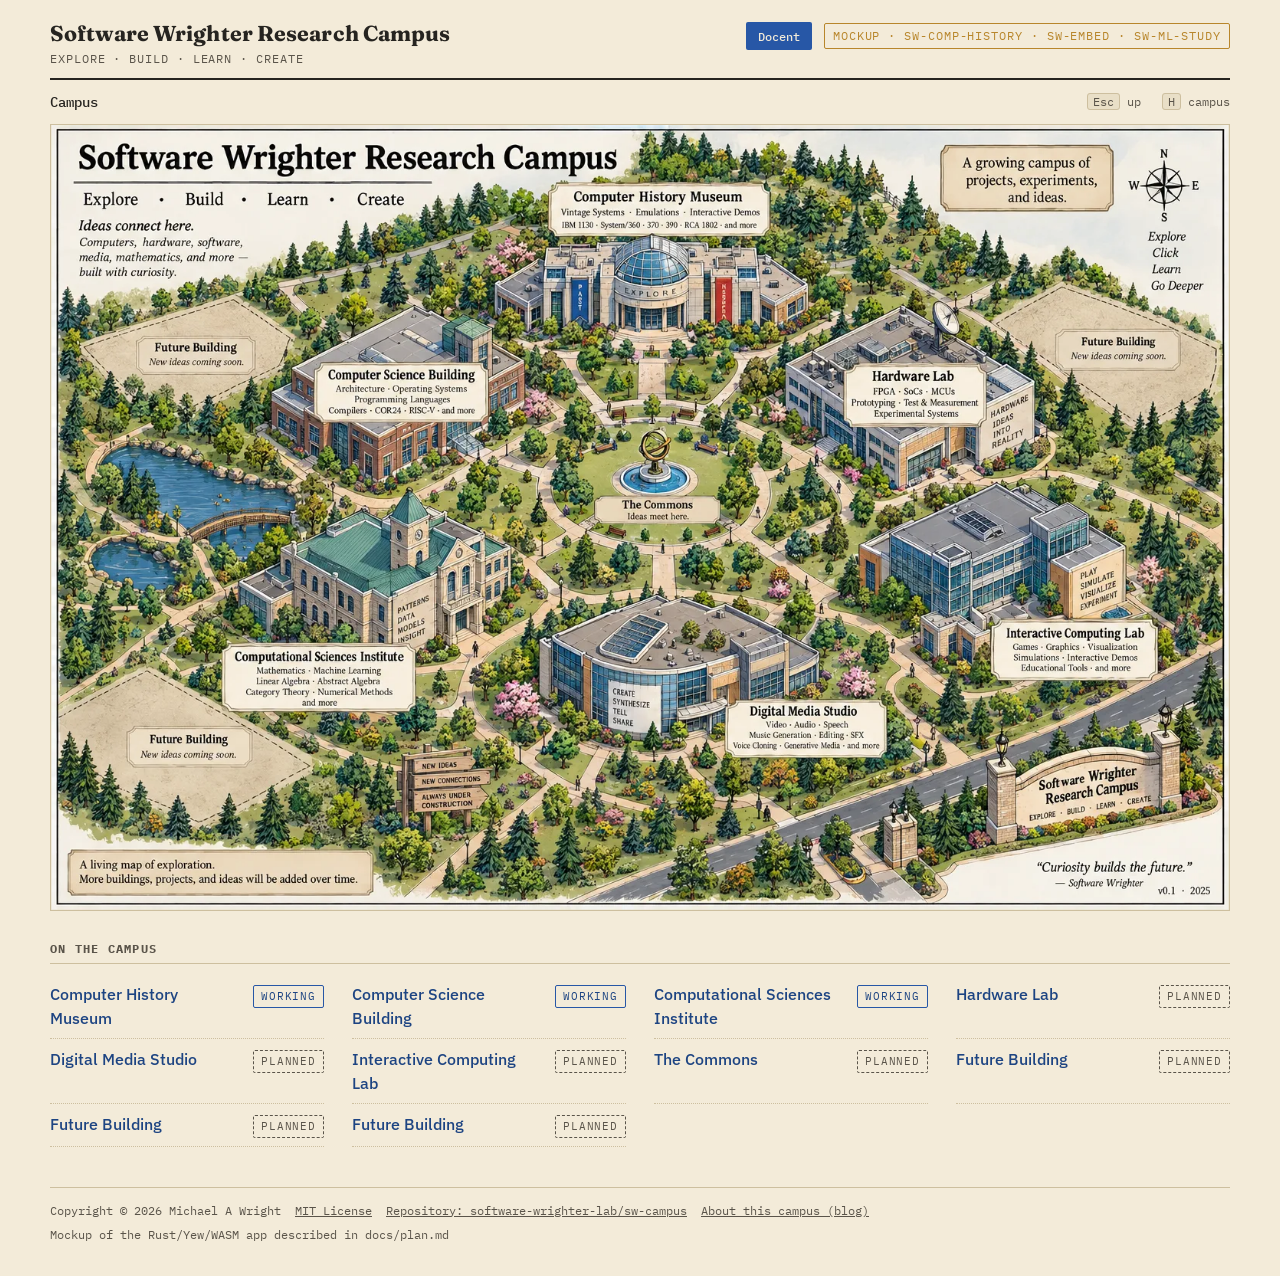
==== commit 1ab3e116: "Publish the keyword-matcher docent by default The docent is on for every visitor; the drawer's editi" ====
--- a/pages/index.html
+++ b/pages/index.html
@@ -87,13 +87,42 @@
       ['sw-comp-history/sw-ibm1130-asm', 'assembler'], ['sw-comp-history/sw-ibm1130-codegen', 'code generator'],
       ['sw-comp-history/sw-ibm1130-target', 'toolchain target'], ['sw-comp-history/sw-ibm1130-emulator', 'emulator core'],
     ],
-    children: ['ibm-1130-emulator'],
-    exhibits: [['029','IBM 029 Card Punch'],['1442','IBM 1442 Card Read Punch'],['1132','IBM 1132 Printer'],['2310','IBM 2310 Disk Drive']] },
+    scene: 'ibm-1130-wing',
+    children: ['ibm-1130-emulator','1133','1442','1132','029','2310'] },
   'ibm-1130-emulator': { kind: 'Exhibit', title: 'IBM 1130 System Emulator', status: 'open',
-    tagline: 'Yew/Rust/WASM emulation of the 1130 system.',
+    tagline: 'The 1131 CPU: 16-bit, 8K to 64K words of core, the console with its lights, switches and speed knob.',
+    tip: 'Runs today: the console panel, the 1131 console printer and the 029 keypunch are tabs in one emulator.',
+    photo: { file: 'ibm-1130-console.webp', alt: 'The IBM 1130 console at the Computer History Museum: the 1131 register lamps above, the console typewriter and keyboard below', credit: 'ArnoldReinhold', title: 'IBM 1130 console at CHM.agr', license: 'CC BY-SA 3.0', url: 'https://commons.wikimedia.org/wiki/File:IBM_1130_console_at_CHM.agr.JPG', licenseUrl: 'https://creativecommons.org/licenses/by-sa/3.0/' },
     summary: 'The 1131 console with its lights and switches, the 2310 disk, the 1442 card read punch and the 1403 printer, simulated with the timing of the real hardware. Run it in the browser; nothing to install.',
     demos: [ { name: 'IBM 1130 System Emulator', repo: 'sw-comp-history/ibm-1130-rs', url: CH + 'ibm-1130-rs/', note: 'Yew/Rust/WASM emulation of the 1130 system' } ],
     repos: [['sw-comp-history/ibm-1130-rs', 'the emulator']] },
+  '1133': { kind: 'Exhibit', title: 'IBM 1133 Multiplexor', status: 'open',
+    tagline: 'Connects up to eight terminals and manages the I/O channels.',
+    tip: 'The placard says coming soon, but the 1133 is simulated in the IBM 1130 System Simulator (softwarewrighter org).',
+    demos: [ { name: 'IBM 1130 System Simulator', repo: 'softwarewrighter/demo-ibm-1130-system', url: 'https://softwarewrighter.github.io/demo-ibm-1130-system/', note: 'peripherals with real timing: 2310, 2311, 1442, 1403, 1133' } ],
+    repos: [['softwarewrighter/demo-ibm-1130-system','the peripheral simulator'],['sw-comp-history/sw-ibm-1130-peripherals','where the peripherals are being consolidated']] },
+  '1442': { kind: 'Exhibit', title: 'IBM 1442 Card Read Punch', status: 'open',
+    tagline: 'Reads and punches 80-column cards at up to 600 cards a minute.',
+    tip: 'The placard says coming soon, but the 1442 is simulated in the IBM 1130 System Simulator. The card-reader radio demo is still to come.',
+    photo: { file: 'ibm-1442-card-reader.webp', alt: 'An IBM 1442 card read punch: grey cabinet with the red front panel, card hopper on top', credit: 'Mike Ross (corestore.org)', title: 'IBM1442.corestore', license: 'CC BY-SA 3.0', url: 'https://commons.wikimedia.org/wiki/File:IBM1442.corestore.jpg', licenseUrl: 'https://creativecommons.org/licenses/by-sa/3.0/' },
+    demos: [ { name: 'IBM 1130 System Simulator', repo: 'softwarewrighter/demo-ibm-1130-system', url: 'https://softwarewrighter.github.io/demo-ibm-1130-system/', note: 'card reader/punch interface and deck handling' } ],
+    repos: [['softwarewrighter/demo-ibm-1130-system','the peripheral simulator'],['sw-comp-history/sw-ibm-1130-peripherals','where the peripherals are being consolidated']],
+    exhibits: [['radio','Card-reader radio: music by RFI']] },
+  '1132': { kind: 'Exhibit', title: 'IBM 1132 Printer', status: 'soon',
+    tagline: 'Line printer, 132 columns, up to 600 lines a minute.',
+    tip: 'No 1132 yet. The emulator has the 1131 console printer; the simulator has the 1403 line printer.',
+    photo: { file: 'ibm-1132-printer.webp', alt: 'An IBM 1132 line printer beside an 1130: blue top band, grey doors, control buttons at the corner', credit: 'ThisIsNotABetter', title: 'Vintage Computer Festival 2010 056 (cropped)', license: 'CC BY-SA 2.0', url: 'https://commons.wikimedia.org/wiki/File:Vintage_Computer_Festival_2010_056_(4717096457)_(cropped).jpg', licenseUrl: 'https://creativecommons.org/licenses/by-sa/2.0/' } },
+  '029': { kind: 'Exhibit', title: 'IBM 029 Keypunch', status: 'open',
+    tagline: 'Punches 80-column cards from the keyboard, with Hollerith encoding.',
+    tip: 'Runs today as a tab inside the IBM 1130 System Emulator: type text, see the punch pattern, build a deck.',
+    demos: [ { name: 'IBM 1130 System Emulator', repo: 'sw-comp-history/ibm-1130-rs', url: CH + 'ibm-1130-rs/', note: 'open the 029 Keypunch tab' } ],
+    repos: [['sw-comp-history/ibm-1130-rs','the emulator']] },
+  '2310': { kind: 'Exhibit', title: 'IBM 2310 Disk Drive', status: 'open',
+    tagline: 'The 2315 cartridge: one platter, half a million words, and the sound of a seek.',
+    tip: 'Not on the painting yet. Simulated with real seek timing and synthesized seek sounds in the IBM 1130 System Simulator.',
+    photo: { file: 'ibm-2315-cartridge.webp', alt: 'A 2315-type removable disk cartridge for the IBM 1130', credit: 'James Berlin', title: 'Disk Cartridge 2315 type', license: 'CC BY-SA 3.0', url: 'https://commons.wikimedia.org/wiki/File:Disk_Cartridge_2315_type.jb.jpg', licenseUrl: 'https://creativecommons.org/licenses/by-sa/3.0/' },
+    demos: [ { name: 'IBM 1130 System Simulator', repo: 'softwarewrighter/demo-ibm-1130-system', url: 'https://softwarewrighter.github.io/demo-ibm-1130-system/', note: 'disk map viewer, cylinder/head/sector' } ],
+    repos: [['softwarewrighter/demo-ibm-1130-system','the peripheral simulator']] },
   'ibm-360': { kind: 'Wing', title: 'IBM System/360 Wing', status: 'open',
     tagline: 'The family that made "compatible" a word, and APL\\360 running on it.',
     demos: [ { name: 'APL Horse Race', repo: 'sw-comp-history/apl-horse-race', url: CH + 'apl-horse-race/', note: 'Throwback Thursday: a first program, in APL\\360' } ],
@@ -343,6 +372,23 @@
     ['visualizing-understanding', 1180,700,356,170], ['ideas-lab', 1140,530,190,160],
   ]},
 };
+SCENES['ibm-1130-wing'] = { image: 'images/ibm-1130-wing.webp',
+  notice: { head: 'Rough draft', body: 'The AI painting got four machines wrong, so they are drawn over as schematic boxes for now. Hover a box to see a photograph of the real machine. The 1132 and the placards are right. Better art later.' },
+  // back to front; each box sits below its placard, inside the painted machine's footprint
+  overlays: [
+    { kind: 'mux',      label: 'IBM 1133', sub: 'multiplexor',     x: 478, y: 262, w: 215, h: 270, floor: 545 },
+    { kind: 'console',  label: 'IBM 1131', sub: 'CPU and console', x: 650, y: 372, w: 370, h: 215, floor: 605 },
+    { kind: 'reader',   label: 'IBM 1442', sub: 'card read punch', x: 165, y: 392, w: 315, h: 235, floor: 645 },
+    { kind: 'keypunch', label: 'IBM 029',  sub: 'card punch',      x: 1278, y: 415, w: 245, h: 140, floor: 570 },
+  ],
+  alt: 'Rough painting of the IBM 1130 wing: 1442 card read punch, 1133 multiplexor, 1131 console, 1132 printer, 029 keypunch', hotspots: [
+    ['1442', 258,220,190,185], ['1442', 150,400,350,240],
+    ['1133', 535,118,185,150], ['1133', 465,268,235,270],
+    ['ibm-1130-emulator', 768,245,192,145], ['ibm-1130-emulator', 615,340,415,260],
+    ['1132', 1108,224,188,160], ['1132', 1075,385,215,135],
+    ['029', 1355,285,178,155], ['029', 1270,440,266,120],
+    ['ibm-1130-emulator', 540,950,75,50], ['1133', 640,950,115,50], ['1442', 765,950,160,50], ['1132', 930,950,90,50], ['029', 1035,950,105,50],
+  ]};
 const W = 1536, H = 1024;
 
 // ---------- Maturity: the docent's work-in-progress voice (pre-written, never generated) ----------
@@ -357,7 +403,9 @@
 const PROGRESS = {
   campus: ['working', 'The campus itself is a static mockup: three lobbies have paintings and directories, the rest are placeholders. The Rust app that replaces it is planned in docs/plan.md.'],
   'computer-history': ['working', 'Four wings have live demos. The IBM 1130 wing is the vertical slice being built first; the 029, 1442, 1132 and 2310 exhibits are planned.'],
-  'ibm-1130': ['working', 'The 1130 system emulator runs. The card punch, card reader, printer and disk exhibits are planned, and the 1442 will be the docent\'s first new-knowledge test.'],
+  'ibm-1130': ['working', 'The painting is a rough draft: the machines are stand-ins to be redrawn. The 1131 console and 029 keypunch run in the emulator; the 1442, 1133 and 2310 run in the peripheral simulator; the 1132 has nothing yet.'],
+  '1442': ['working', 'Simulated with card timing today. The card-reader radio demo, music by radio-frequency interference, is planned and will be the docent\'s first new-knowledge test.'],
+  '1132': ['planned', 'Nothing simulates the 1132 yet.'],
   'ibm-1130-emulator': ['working', 'Runs in the browser with timing models for the disk, cards and printer. Under active development in sw-comp-history.'],
   'rca-1802': ['working', 'Two demos run: the assembly emulator and the I/O demo. The toolchain repos behind them are early.'],
   apl: ['working', 'The interpreter runs on COR24 in the browser. Coverage of the APL language is partial.'],
@@ -425,12 +473,33 @@
   return `<span class="chip m-${m}">${MATURITY[m].label}</span>`;
 }
 
+// Rough schematic boxes: a flat patch hides the wrong machine, an isometric cube with a label stands in.
+function boxHtml(o) {
+  const d = Math.round(Math.min(o.w, o.h) * 0.16);
+  const x = o.x, y = o.y, w = o.w, h = o.h;
+  const front = `${x},${y + d} ${x + w - d},${y + d} ${x + w - d},${y + h} ${x},${y + h}`;
+  const top = `${x},${y + d} ${x + d},${y} ${x + w},${y} ${x + w - d},${y + d}`;
+  const side = `${x + w - d},${y + d} ${x + w},${y} ${x + w},${y + h - d} ${x + w - d},${y + h}`;
+  const fx = x + 18, fw = w - d - 36;
+  let detail = '';
+  if (o.kind === 'reader') detail = `<rect x="${x + d + 40}" y="${y - 22}" width="${Math.round(w * 0.28)}" height="24" class="sk-detail" transform="skewX(-25)"/><rect x="${fx}" y="${y + d + 24}" width="${fw}" height="26" class="sk-slot"/>`;
+  if (o.kind === 'mux') detail = [0, 1, 2].map(i => `<rect x="${fx + i * (fw / 3) + 6}" y="${y + d + 24}" width="${fw / 3 - 12}" height="${h - d - 48}" class="sk-slot"/>`).join('');
+  if (o.kind === 'console') detail = Array.from({ length: 14 }, (_, i) => `<circle cx="${fx + 14 + i * (fw - 28) / 13}" cy="${y + d + 34}" r="6" class="sk-lamp"/>`).join('') + `<rect x="${fx + 30}" y="${y + d + 60}" width="${fw - 60}" height="18" class="sk-slot"/><rect x="${x + Math.round(w * 0.3)}" y="${y + h - 70}" width="${Math.round(w * 0.32)}" height="34" class="sk-key"/>`;
+  if (o.kind === 'keypunch') detail = `<rect x="${fx}" y="${y + d + 40}" width="${fw}" height="44" class="sk-key"/><rect x="${x + w - d - 60}" y="${y - 20}" width="50" height="22" class="sk-detail" transform="skewX(-25)"/>`;
+  return `<g class="sketch" aria-hidden="true">
+    <rect x="${x - 10}" y="${y - 30}" width="${w + 20}" height="${o.floor - y + 34}" rx="6" class="sk-patch"/>
+    <polygon points="${side}" class="sk-side"/><polygon points="${top}" class="sk-top"/><polygon points="${front}" class="sk-front"/>
+    ${detail}
+    <text x="${x + (w - d) / 2}" y="${y + h - 22}" class="sk-label">${esc(o.label)}</text>
+    <text x="${x + (w - d) / 2}" y="${y + h - 4}" class="sk-sub">${esc(o.sub)}</text>
+  </g>`;
+}
 function renderScene(id, place) {
   const sc = SCENES[place.scene];
   const hots = sc.hotspots.map(([hid, x, y, w, h]) => {
     const p = PLACES[hid];
     const pts = `${x},${y} ${x+w},${y} ${x+w},${y+h} ${x},${y+h}`;
-    return `<a class="hot ${p.status === 'open' ? '' : 'soon'}" href="${pathOf(hid)}" role="link" aria-label="${esc(p.title)}"
+    return `<a class="hot ${p.status === 'open' ? '' : 'soon'}" href="${pathOf(hid)}" role="link" aria-label="${esc(p.title)}" title="${esc(p.tip || p.tagline)}"
       data-id="${hid}" data-cx="${x + w/2}" data-by="${y + h}"><polygon points="${pts}"></polygon></a>`;
   }).join('');
   const dir = place.children.map(cid => `<li><a href="${pathOf(cid)}">${esc(PLACES[cid].title)}</a>${chip(PLACES[cid])}</li>`).join('');
@@ -438,9 +507,11 @@
     <div class="scene" id="scene">
       <svg viewBox="0 0 ${W} ${H}" preserveAspectRatio="xMidYMid meet" role="img" aria-label="${esc(sc.alt)}">
         <image href="${sc.image}" width="${W}" height="${H}"></image>
+        ${(sc.overlays || []).map(boxHtml).join('')}
         ${hots}
       </svg>
       <div class="caption" id="caption" hidden></div>
+      ${sc.notice ? `<div class="notice" role="note"><strong>${esc(sc.notice.head)}</strong> ${esc(sc.notice.body)}</div>` : ''}
       ${place.kind === 'Building' ? easelHtml(id, place) : ''}
     </div>
     <section class="dir" aria-label="Directory">
@@ -449,6 +520,23 @@
     </section>`;
 }
 
+function figureHtml(p, small) {
+  if (!p.photo) return '';
+  const ph = p.photo;
+  return `<figure class="photo${small ? ' small' : ''}"><img src="images/photos/${ph.file}" alt="${esc(ph.alt)}" loading="lazy">
+    <figcaption>${small ? 'The real one. ' : ''}"${esc(ph.title)}" by ${esc(ph.credit)}, <a href="${ph.licenseUrl}" target="_blank" rel="noopener">${esc(ph.license)}</a>${small ? '' : ` · <a href="${ph.url}" target="_blank" rel="noopener">source</a>`}</figcaption></figure>`;
+}
+function renderLinks(id, place) {
+  const demos = (place.demos || []).map(d => `
+    <li><span class="name">${esc(d.name)}<small>${esc(d.repo)} · ${esc(d.note)}</small></span>
+        <a class="run" href="${d.url}" target="_blank" rel="noopener">Run demo</a></li>`).join('');
+  const repos = (place.repos || []).map(([r, note]) => `
+    <li><a href="${GH + r}" target="_blank" rel="noopener">${esc(r)}</a> <span>· ${esc(note)}</span></li>`).join('');
+  if (!demos && !repos) return '';
+  return `<div class="cols links"><div class="prose">${place.summary ? `<p class="draft"><span class="chip draft">Draft</span>${esc(place.summary)}</p>` : ''}</div>
+    <div>${demos ? `<div class="section demos"><h2>Live demos</h2><ul>${demos}</ul></div>` : ''}
+    ${repos ? `<div class="section repos"><h2>Source repositories</h2><ul>${repos}</ul></div>` : ''}</div></div>`;
+}
 function renderPage(id, place) {
   const demos = (place.demos || []).map(d => `
     <li><span class="name">${esc(d.name)}<small>${esc(d.repo)} · ${esc(d.note)}</small></span>
@@ -473,6 +561,7 @@
       <p class="tagline">${esc(place.tagline)}</p>
       <div class="cols">
         <div class="prose">
+          ${figureHtml(place)}
           ${prose}
           ${external}
           ${kids ? `<div class="section dir"><h2>In this ${esc(place.kind.toLowerCase())}</h2><ul>${kids}</ul></div>` : ''}
@@ -500,7 +589,7 @@
     return;
   }
   const place = PLACES[id];
-  main.innerHTML = place.scene ? renderScene(id, place) : renderPage(id, place);
+  main.innerHTML = place.scene ? renderScene(id, place) + (place.kind === 'Wing' ? renderLinks(id, place) : '') : renderPage(id, place);
   document.title = (id === 'campus' ? '' : place.title + ' · ') + 'Software Wrighter Research Campus';
   if (place.scene) wireScene();
   wireEasel();
@@ -517,7 +606,7 @@
     const kids = (p.children || []).slice(0, 4).map(k => PLACES[k].title).join(' · ');
     const soon = p.status !== 'open';
     cap.className = 'caption' + (soon ? ' soon' : '');
-    cap.innerHTML = `<div class="kind">${esc(p.kind)}</div><h3>${esc(p.title)}</h3><p>${esc(p.tagline)}</p>
+    cap.innerHTML = `<div class="kind">${esc(p.kind)} ${chip(p)}</div><h3>${esc(p.title)}</h3><p>${esc(p.tagline)}</p>${p.tip ? `<p class="tip">${esc(p.tip)}</p>` : ''}${figureHtml(p, true)}
       ${kids ? `<div class="children">${esc(kids)}${p.children.length > 4 ? ' · …' : ''}</div>` : ''}
       <div class="enter">${soon ? 'Opening soon' : 'Click to enter'}</div>`;
     const cx = a.dataset.cx / W, by = a.dataset.by / H;
@@ -553,9 +642,10 @@
 // sw-ml-study/moe-microscope replaces `predict()` and nothing else. Story text
 // is canned in snapshot A and never generated. The catalog stays the
 // authority for titles, URLs, breadcrumbs, and status.
-// The docent is gated until the trained model lands (docs/plan.md, saga campus-docent, step 5).
-// Preview it with ?docent=1 before the hash: /sw-campus/?docent=1#/campus
-const DOCENT_ENABLED = (() => { try { return new URLSearchParams(location.search).has('docent'); } catch { return false; } })();
+// The keyword-matcher docent is public. The drawer's edition line says there is no model yet;
+// the trained MoE from moe-microscope replaces predict() when it is measurably better.
+// Hide the docent with ?docent=0 before the hash: /sw-campus/?docent=0#/campus
+const DOCENT_ENABLED = (() => { try { return new URLSearchParams(location.search).get('docent') !== '0'; } catch { return true; } })();
 const DOCENT = { stories: [], aliases: {}, concepts: {}, ready: false, edition: 'no snapshot loaded' };
 const CTX_KEY = 'sw-campus-docent-context';
 const freshCtx = () => ({ currentPlace: 'campus', recentPlaces: [], interests: [], recentQueries: [], toldStories: [], transcript: [], lastStory: null, stop: 0 });
--- a/pages/css/campus.css
+++ b/pages/css/campus.css
@@ -429,3 +429,54 @@
 
   .drawer-foot { flex-wrap: wrap; justify-content: flex-start; row-gap: 4px; }
   .drawer-foot .link { margin-right: auto; }
+
+  /* Caption tips and the links block under a wing painting */
+  .caption .tip { margin-top: 6px; font-size: 0.78rem; color: var(--ink); border-top: 1px dotted var(--rule); padding-top: 6px; }
+  .caption .kind .chip { margin-left: 6px; vertical-align: middle; }
+  .cols.links { margin-top: 28px; }
+
+  /* Scene notice: a large disclaimer across the top of a rough painting */
+  .scene .notice {
+    position: absolute; left: 3%; right: 3%; top: 9%;
+    background: rgba(184, 134, 43, 0.94); color: #1d1a14;
+    border: 3px solid #1d1a14; padding: 12px 18px;
+    font-size: clamp(0.85rem, 1.6vw, 1.15rem); line-height: 1.35; z-index: 4;
+    box-shadow: var(--shadow); text-wrap: balance;
+  }
+  .scene .notice strong { font-family: var(--mono); letter-spacing: 0.1em; text-transform: uppercase; margin-right: 10px; }
+  @media (max-width: 640px) { .scene .notice { position: static; margin-bottom: 8px; } }
+
+  /* Licensed photographs: on exhibit pages, and small in the hover caption */
+  .photo { margin: 0 0 16px; }
+  .photo img { display: block; width: 100%; max-width: 100%; height: auto; border: 1px solid var(--rule); }
+  .photo figcaption { font-family: var(--mono); font-size: 0.7rem; color: var(--ink-2); margin-top: 6px; line-height: 1.4; }
+  .photo.small { margin: 8px 0 0; }
+  .photo.small img { max-height: 150px; width: auto; }
+  .caption { max-width: 320px; }
+
+  /* Schematic boxes drawn over wrong machines in a rough painting */
+  .sketch { pointer-events: none; }
+  .sk-patch { fill: #dcd8cf; opacity: 0.96; }
+  .sk-front { fill: #5d86b3; stroke: #262420; stroke-width: 3; stroke-linejoin: round; }
+  .sk-side  { fill: #3f6390; stroke: #262420; stroke-width: 3; stroke-linejoin: round; }
+  .sk-top   { fill: #e3e6ea; stroke: #262420; stroke-width: 3; stroke-linejoin: round; }
+  .sk-slot  { fill: #2b3a4d; stroke: #262420; stroke-width: 2; }
+  .sk-key   { fill: #cfd4da; stroke: #262420; stroke-width: 2; }
+  .sk-lamp  { fill: #f2c14e; stroke: #262420; stroke-width: 1.5; }
+  .sk-detail{ fill: #cfd4da; stroke: #262420; stroke-width: 2; }
+  .sk-label { font-family: "IBM Plex Mono", monospace; font-size: 30px; font-weight: 500; fill: #fbf7ee; text-anchor: middle; }
+  .sk-sub   { font-family: "IBM Plex Mono", monospace; font-size: 16px; fill: #fbf7ee; text-anchor: middle; letter-spacing: 0.08em; }
+  .sk-label { font-size: 26px; }
+  .sk-sub { font-size: 14px; }
+
+  /* Call to action: the docent controls pulse slowly while the drawer is closed */
+  @keyframes docent-pulse {
+    0%, 100% { box-shadow: 0 0 0 0 rgba(39, 87, 166, 0.55); }
+    50%      { box-shadow: 0 0 0 10px rgba(39, 87, 166, 0); }
+  }
+  body:not(.docent-open) .docent-btn,
+  body:not(.docent-open) .ask-docent { animation: docent-pulse 2.6s ease-in-out infinite; }
+  @media (prefers-reduced-motion: reduce) {
+    .docent-btn, .ask-docent { animation: none !important; }
+    body:not(.docent-open) .docent-btn, body:not(.docent-open) .ask-docent { outline: 2px solid var(--brass); outline-offset: 2px; }
+  }
